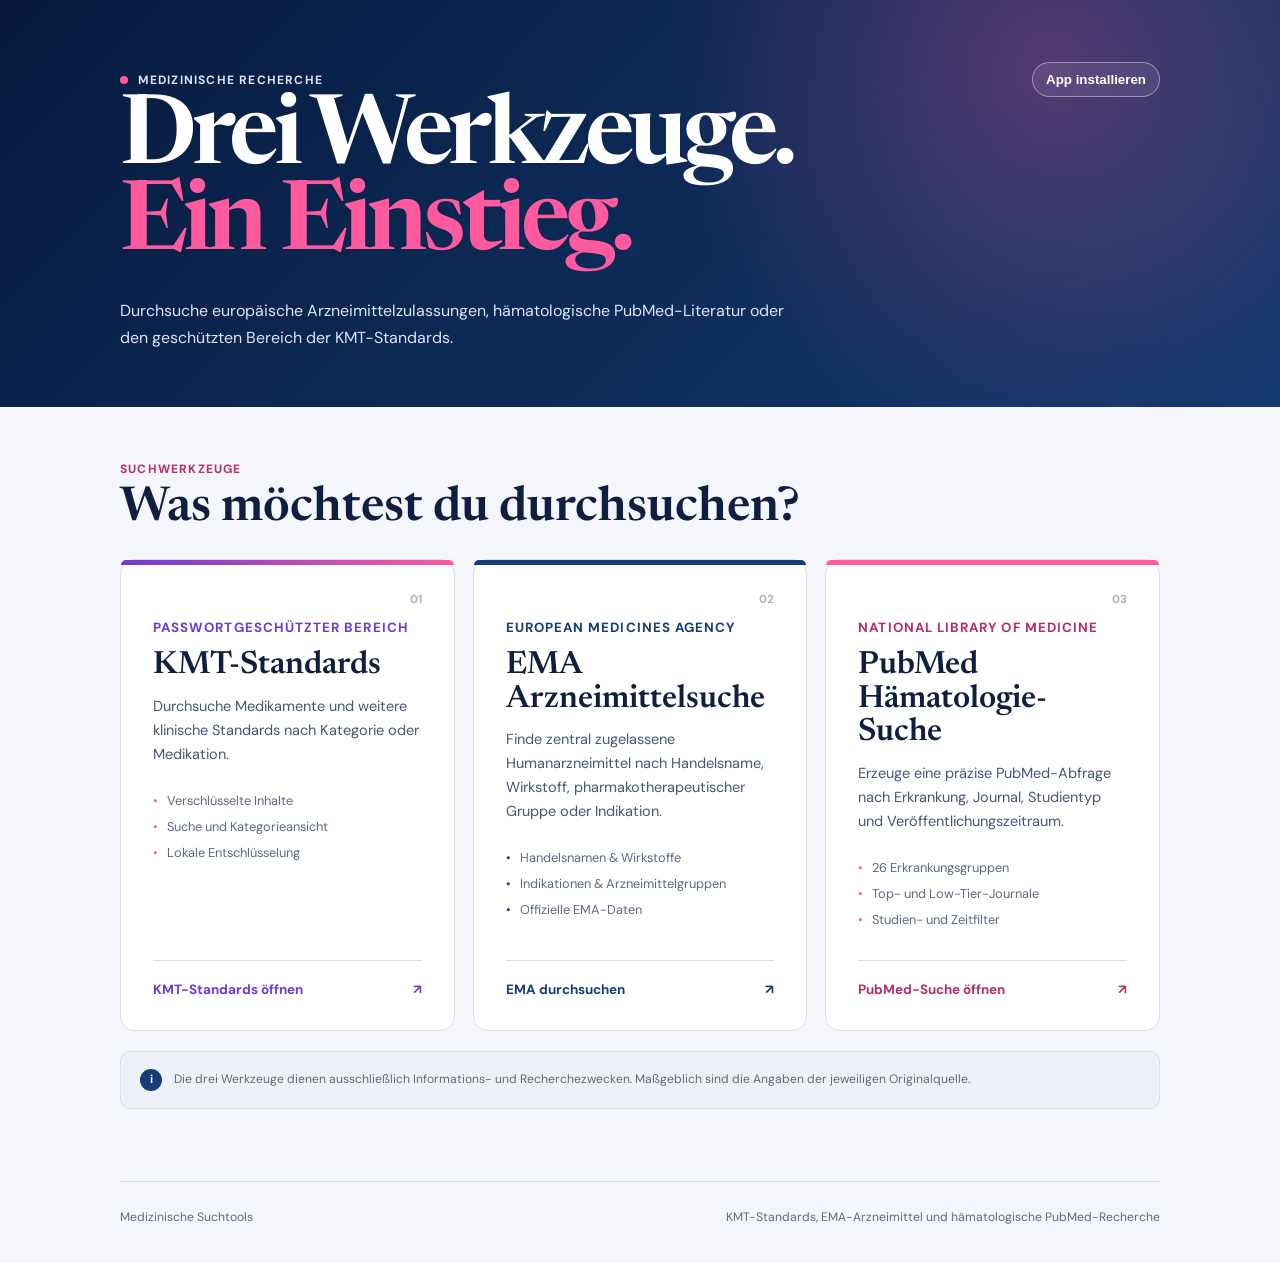
==== index.html @ d70291d7 "Sync EMA app and prioritize KMT standards" ====
<!doctype html><html lang="de"><head><meta charset="utf-8"><meta name="viewport" content="width=device-width,initial-scale=1"><meta name="description" content="Zentraler Einstieg zu KMT-Standards, EMA-Arzneimitteln und hämatologischer PubMed-Literatur."><meta name="theme-color" content="#071a3d"><meta name="apple-mobile-web-app-capable" content="yes"><meta name="apple-mobile-web-app-status-bar-style" content="black-translucent"><meta name="apple-mobile-web-app-title" content="Suchtools"><title>Medizinische Suchtools</title><link rel="manifest" href="manifest.webmanifest"><link rel="apple-touch-icon" href="icons/apple-touch-icon.png"><link rel="preconnect" href="https://fonts.googleapis.com"><link rel="preconnect" href="https://fonts.gstatic.com" crossorigin><link href="https://fonts.googleapis.com/css2?family=DM+Sans:wght@400;500;600;700&family=Newsreader:opsz,wght@6..72,600&display=swap" rel="stylesheet"><link rel="stylesheet" href="styles.css"><script src="app.js" defer></script></head><body>
<header class="hero"><div class="wrap"><div class="topline"><p class="eyebrow">Medizinische Recherche</p><button id="install-app" class="install" type="button">App installieren</button></div><h1>Drei Werkzeuge.<br><span>Ein Einstieg.</span></h1><p class="intro">Durchsuche europäische Arzneimittelzulassungen, hämatologische PubMed-Literatur oder den geschützten Bereich der KMT-Standards.</p></div></header>
<style>.grid{grid-template-columns:repeat(3,minmax(0,1fr))}.card.kmt:before{background:linear-gradient(90deg,#6d3bd1,#ff5a9d)}.card.kmt small,.card.kmt strong{color:#6d3bd1}@media(max-width:900px){.grid{grid-template-columns:1fr}}</style>
<main class="wrap content"><section><p class="kicker">Suchwerkzeuge</p><h2>Was möchtest du durchsuchen?</h2><div class="grid">
<a class="card kmt" href="https://jochim-uke.github.io/kmt-standards/"><span class="number">01</span><small>Passwortgeschützter Bereich</small><h3>KMT-Standards</h3><p>Durchsuche Medikamente und weitere klinische Standards nach Kategorie oder Medikation.</p><ul><li>Verschlüsselte Inhalte</li><li>Suche und Kategorieansicht</li><li>Lokale Entschlüsselung</li></ul><strong>KMT-Standards öffnen <span>↗</span></strong></a>
<a class="card ema" href="ema/"><span class="number">02</span><small>European Medicines Agency</small><h3>EMA Arzneimittelsuche</h3><p>Finde zentral zugelassene Humanarzneimittel nach Handelsname, Wirkstoff, pharmakotherapeutischer Gruppe oder Indikation.</p><ul><li>Handelsnamen &amp; Wirkstoffe</li><li>Indikationen &amp; Arzneimittelgruppen</li><li>Offizielle EMA-Daten</li></ul><strong>EMA durchsuchen <span>↗</span></strong></a>
<a class="card pubmed" href="pubmed/"><span class="number">03</span><small>National Library of Medicine</small><h3>PubMed Hämatologie-Suche</h3><p>Erzeuge eine präzise PubMed-Abfrage nach Erkrankung, Journal, Studientyp und Veröffentlichungszeitraum.</p><ul><li>26 Erkrankungsgruppen</li><li>Top- und Low-Tier-Journale</li><li>Studien- und Zeitfilter</li></ul><strong>PubMed-Suche öffnen <span>↗</span></strong></a>
</div></section><aside><b>i</b><p>Die drei Werkzeuge dienen ausschließlich Informations- und Recherchezwecken. Maßgeblich sind die Angaben der jeweiligen Originalquelle.</p></aside></main>
<footer class="wrap"><p>Medizinische Suchtools</p><p>KMT-Standards, EMA-Arzneimittel und hämatologische PubMed-Recherche</p></footer><dialog id="install-dialog"><button id="close-install" class="close" type="button" aria-label="Schließen">×</button><h2>Als App installieren</h2><div id="install-instructions"></div></dialog></body></html>
---- styles.css ----
:root{--ink:#101f3f;--muted:#5d6982;--paper:#f4f6fb;--blue:#163d75;--line:#d8deeb;--pink:#ff5a9d;font-family:"DM Sans",system-ui,sans-serif;color:var(--ink);background:var(--paper)}*{box-sizing:border-box}body{margin:0}.wrap{width:min(1040px,calc(100% - 40px));margin:auto}.hero{position:relative;overflow:hidden;color:#fff;background:radial-gradient(circle at 82% 16%,rgba(255,90,157,.29),transparent 24rem),linear-gradient(135deg,#071a3d,#12396f)}.hero .wrap{padding:62px 0 56px}.eyebrow,.kicker{font-size:.75rem;font-weight:700;letter-spacing:.1em;text-transform:uppercase}.eyebrow{display:flex;align-items:center;gap:.6rem;margin:0 0 32px;color:#dce5f6}.eyebrow:before{content:"";width:8px;height:8px;border-radius:50%;background:var(--pink)}h1{margin:0;font:600 clamp(3.2rem,8vw,6rem)/.9 "Newsreader",Georgia,serif;letter-spacing:-.05em}h1 span{color:var(--pink)}.intro{max-width:680px;margin:27px 0 0;color:#dce5f6;line-height:1.7}.content{padding:54px 0 72px}.kicker{margin:0 0 8px;color:#b62e69}.content h2{margin:0 0 26px;font:600 clamp(2rem,4vw,3rem) "Newsreader",Georgia,serif}.grid{display:grid;grid-template-columns:1fr 1fr;gap:18px}.card{position:relative;display:flex;min-height:460px;flex-direction:column;padding:32px;border:1px solid var(--line);border-radius:15px;color:inherit;background:#fff;text-decoration:none;transition:.18s}.card:before{content:"";position:absolute;inset:0 0 auto;height:5px;border-radius:15px 15px 0 0;background:var(--blue)}.card.pubmed:before{background:var(--pink)}.card:hover{transform:translateY(-4px);box-shadow:0 18px 50px rgba(10,40,87,.12)}.number{align-self:flex-end;color:#aab2c2;font-size:.72rem;font-weight:700}.card small{margin-top:12px;color:var(--blue);font-weight:700;letter-spacing:.08em;text-transform:uppercase}.card.pubmed small{color:#b62e69}.card h3{margin:13px 0 12px;font:600 2rem/1.05 "Newsreader",Georgia,serif}.card p{margin:0;color:#465675;font-size:.91rem;line-height:1.65}.card ul{display:grid;gap:9px;margin:25px 0 32px;padding:0;list-style:none;color:var(--muted);font-size:.8rem}.card li:before{content:"•";margin-right:9px;color:var(--pink)}.card.ema li:before{color:var(--blue)}.card strong{display:flex;justify-content:space-between;margin-top:auto;padding-top:20px;border-top:1px solid var(--line);color:var(--blue);font-size:.84rem}.card.pubmed strong{color:#b62e69}aside{display:flex;gap:12px;margin-top:20px;padding:17px 19px;border:1px solid var(--line);border-radius:10px;color:var(--muted);background:#eef1f7}aside b{display:grid;width:22px;height:22px;flex:none;place-items:center;border-radius:50%;color:#fff;background:var(--blue);font-size:.72rem}aside p{margin:1px 0 0;font-size:.76rem;line-height:1.55}footer{display:flex;justify-content:space-between;padding:27px 0 38px;border-top:1px solid var(--line);color:var(--muted);font-size:.76rem}footer p{margin:0}@media(max-width:720px){.grid{grid-template-columns:1fr}.card{min-height:0}}@media(max-width:480px){.wrap{width:calc(100% - 26px)}.hero .wrap{padding:46px 0}.card{padding:25px}footer{flex-direction:column;gap:7px}}
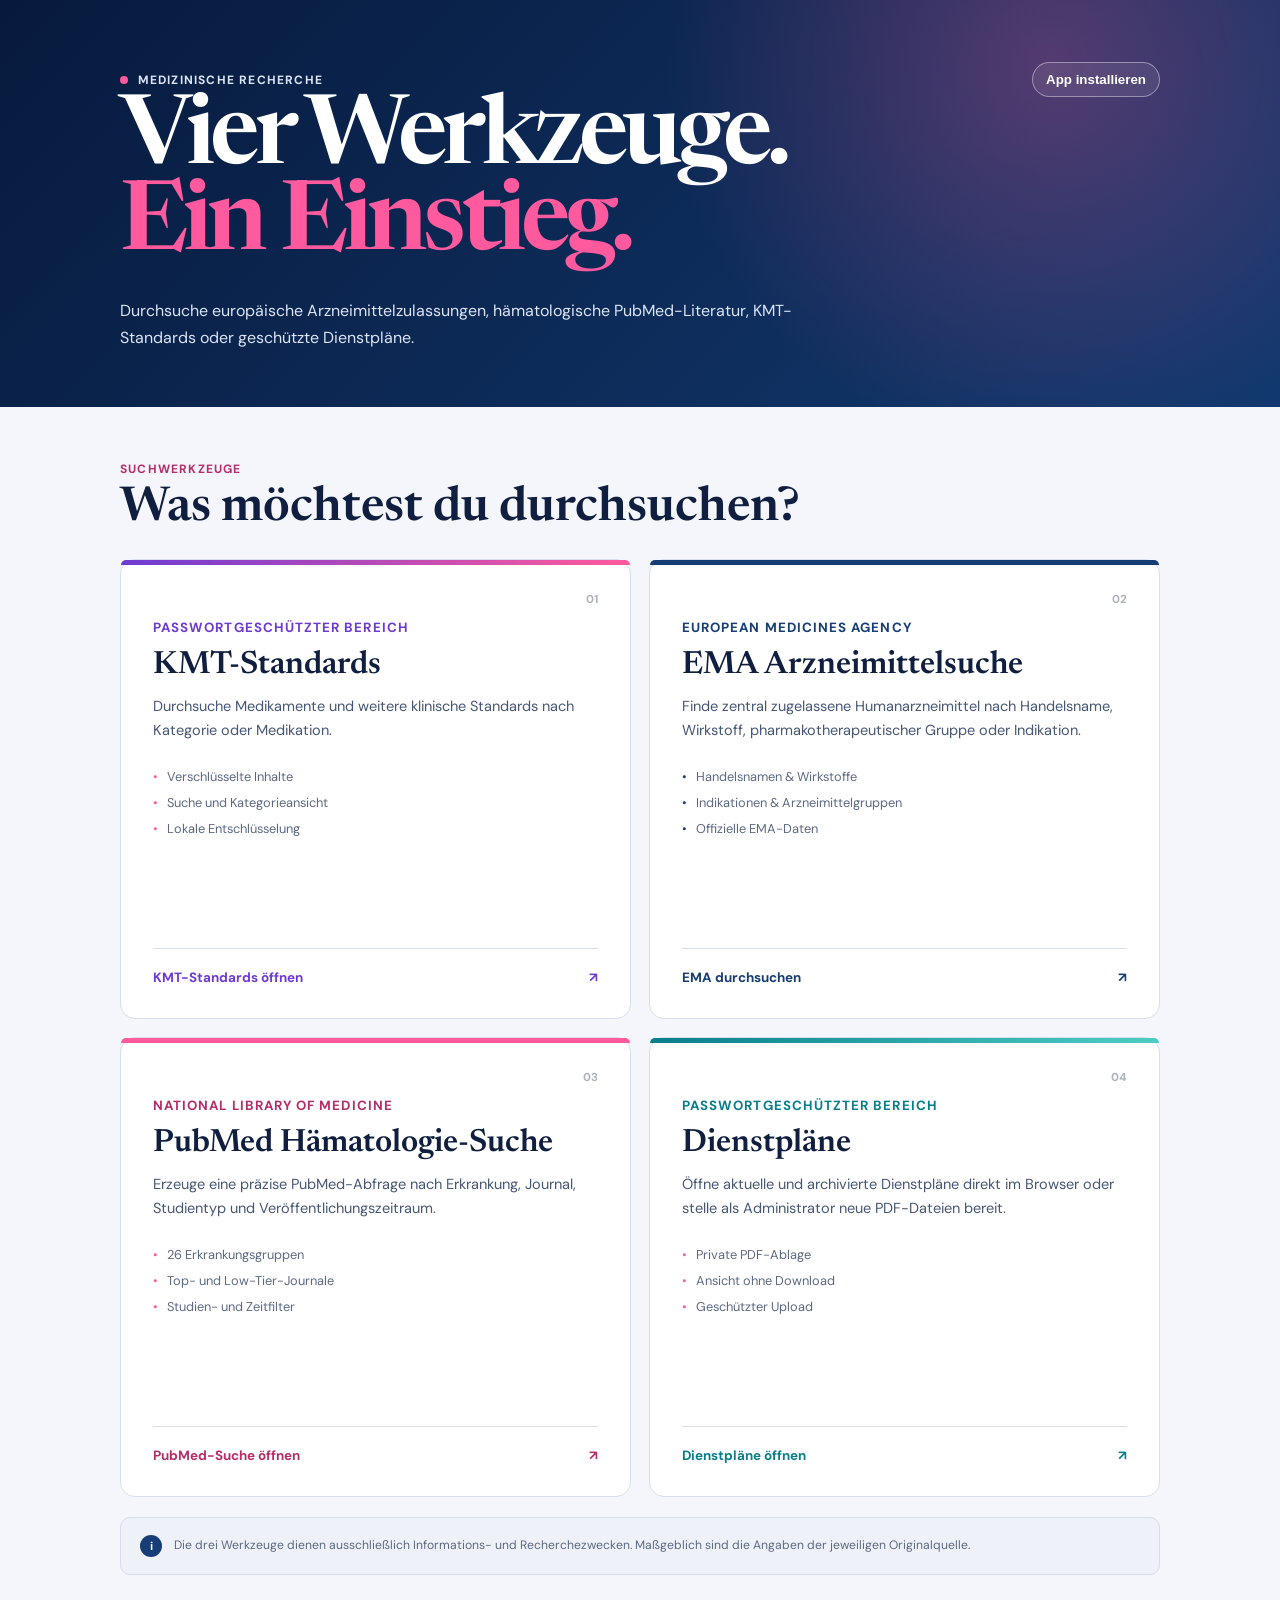
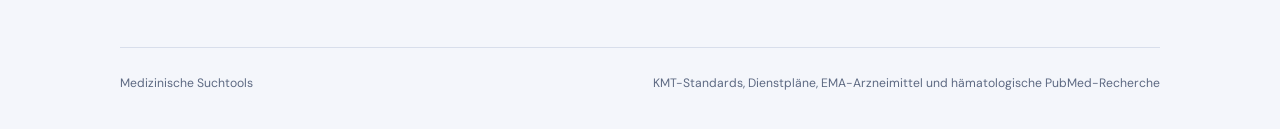
==== commit 417823b5: "Update index.html for duty roster viewer" ====
--- a/index.html
+++ b/index.html
@@ -1,9 +1,10 @@
 <!doctype html><html lang="de"><head><meta charset="utf-8"><meta name="viewport" content="width=device-width,initial-scale=1"><meta name="description" content="Zentraler Einstieg zu KMT-Standards, EMA-Arzneimitteln und hämatologischer PubMed-Literatur."><meta name="theme-color" content="#071a3d"><meta name="apple-mobile-web-app-capable" content="yes"><meta name="apple-mobile-web-app-status-bar-style" content="black-translucent"><meta name="apple-mobile-web-app-title" content="Suchtools"><title>Medizinische Suchtools</title><link rel="manifest" href="manifest.webmanifest"><link rel="apple-touch-icon" href="icons/apple-touch-icon.png"><link rel="preconnect" href="https://fonts.googleapis.com"><link rel="preconnect" href="https://fonts.gstatic.com" crossorigin><link href="https://fonts.googleapis.com/css2?family=DM+Sans:wght@400;500;600;700&family=Newsreader:opsz,wght@6..72,600&display=swap" rel="stylesheet"><link rel="stylesheet" href="styles.css"><script src="app.js" defer></script></head><body>
-<header class="hero"><div class="wrap"><div class="topline"><p class="eyebrow">Medizinische Recherche</p><button id="install-app" class="install" type="button">App installieren</button></div><h1>Drei Werkzeuge.<br><span>Ein Einstieg.</span></h1><p class="intro">Durchsuche europäische Arzneimittelzulassungen, hämatologische PubMed-Literatur oder den geschützten Bereich der KMT-Standards.</p></div></header>
-<style>.grid{grid-template-columns:repeat(3,minmax(0,1fr))}.card.kmt:before{background:linear-gradient(90deg,#6d3bd1,#ff5a9d)}.card.kmt small,.card.kmt strong{color:#6d3bd1}@media(max-width:900px){.grid{grid-template-columns:1fr}}</style>
+<header class="hero"><div class="wrap"><div class="topline"><p class="eyebrow">Medizinische Recherche</p><button id="install-app" class="install" type="button">App installieren</button></div><h1>Vier Werkzeuge.<br><span>Ein Einstieg.</span></h1><p class="intro">Durchsuche europäische Arzneimittelzulassungen, hämatologische PubMed-Literatur, KMT-Standards oder geschützte Dienstpläne.</p></div></header>
+<style>.grid{grid-template-columns:repeat(2,minmax(0,1fr))}.card.kmt:before{background:linear-gradient(90deg,#6d3bd1,#ff5a9d)}.card.kmt small,.card.kmt strong{color:#6d3bd1}.card.roster:before{background:linear-gradient(90deg,#087e8b,#4ecdc4)}.card.roster small,.card.roster strong{color:#087e8b}@media(max-width:760px){.grid{grid-template-columns:1fr}}</style>
 <main class="wrap content"><section><p class="kicker">Suchwerkzeuge</p><h2>Was möchtest du durchsuchen?</h2><div class="grid">
 <a class="card kmt" href="https://jochim-uke.github.io/kmt-standards/"><span class="number">01</span><small>Passwortgeschützter Bereich</small><h3>KMT-Standards</h3><p>Durchsuche Medikamente und weitere klinische Standards nach Kategorie oder Medikation.</p><ul><li>Verschlüsselte Inhalte</li><li>Suche und Kategorieansicht</li><li>Lokale Entschlüsselung</li></ul><strong>KMT-Standards öffnen <span>↗</span></strong></a>
 <a class="card ema" href="ema/"><span class="number">02</span><small>European Medicines Agency</small><h3>EMA Arzneimittelsuche</h3><p>Finde zentral zugelassene Humanarzneimittel nach Handelsname, Wirkstoff, pharmakotherapeutischer Gruppe oder Indikation.</p><ul><li>Handelsnamen &amp; Wirkstoffe</li><li>Indikationen &amp; Arzneimittelgruppen</li><li>Offizielle EMA-Daten</li></ul><strong>EMA durchsuchen <span>↗</span></strong></a>
 <a class="card pubmed" href="pubmed/"><span class="number">03</span><small>National Library of Medicine</small><h3>PubMed Hämatologie-Suche</h3><p>Erzeuge eine präzise PubMed-Abfrage nach Erkrankung, Journal, Studientyp und Veröffentlichungszeitraum.</p><ul><li>26 Erkrankungsgruppen</li><li>Top- und Low-Tier-Journale</li><li>Studien- und Zeitfilter</li></ul><strong>PubMed-Suche öffnen <span>↗</span></strong></a>
+<a class="card roster" href="dienstplan/"><span class="number">04</span><small>Passwortgeschützter Bereich</small><h3>Dienstpläne</h3><p>Öffne aktuelle und archivierte Dienstpläne direkt im Browser oder stelle als Administrator neue PDF-Dateien bereit.</p><ul><li>Private PDF-Ablage</li><li>Ansicht ohne Download</li><li>Geschützter Upload</li></ul><strong>Dienstpläne öffnen <span>↗</span></strong></a>
 </div></section><aside><b>i</b><p>Die drei Werkzeuge dienen ausschließlich Informations- und Recherchezwecken. Maßgeblich sind die Angaben der jeweiligen Originalquelle.</p></aside></main>
-<footer class="wrap"><p>Medizinische Suchtools</p><p>KMT-Standards, EMA-Arzneimittel und hämatologische PubMed-Recherche</p></footer><dialog id="install-dialog"><button id="close-install" class="close" type="button" aria-label="Schließen">×</button><h2>Als App installieren</h2><div id="install-instructions"></div></dialog></body></html>
+<footer class="wrap"><p>Medizinische Suchtools</p><p>KMT-Standards, Dienstpläne, EMA-Arzneimittel und hämatologische PubMed-Recherche</p></footer><dialog id="install-dialog"><button id="close-install" class="close" type="button" aria-label="Schließen">×</button><h2>Als App installieren</h2><div id="install-instructions"></div></dialog></body></html>
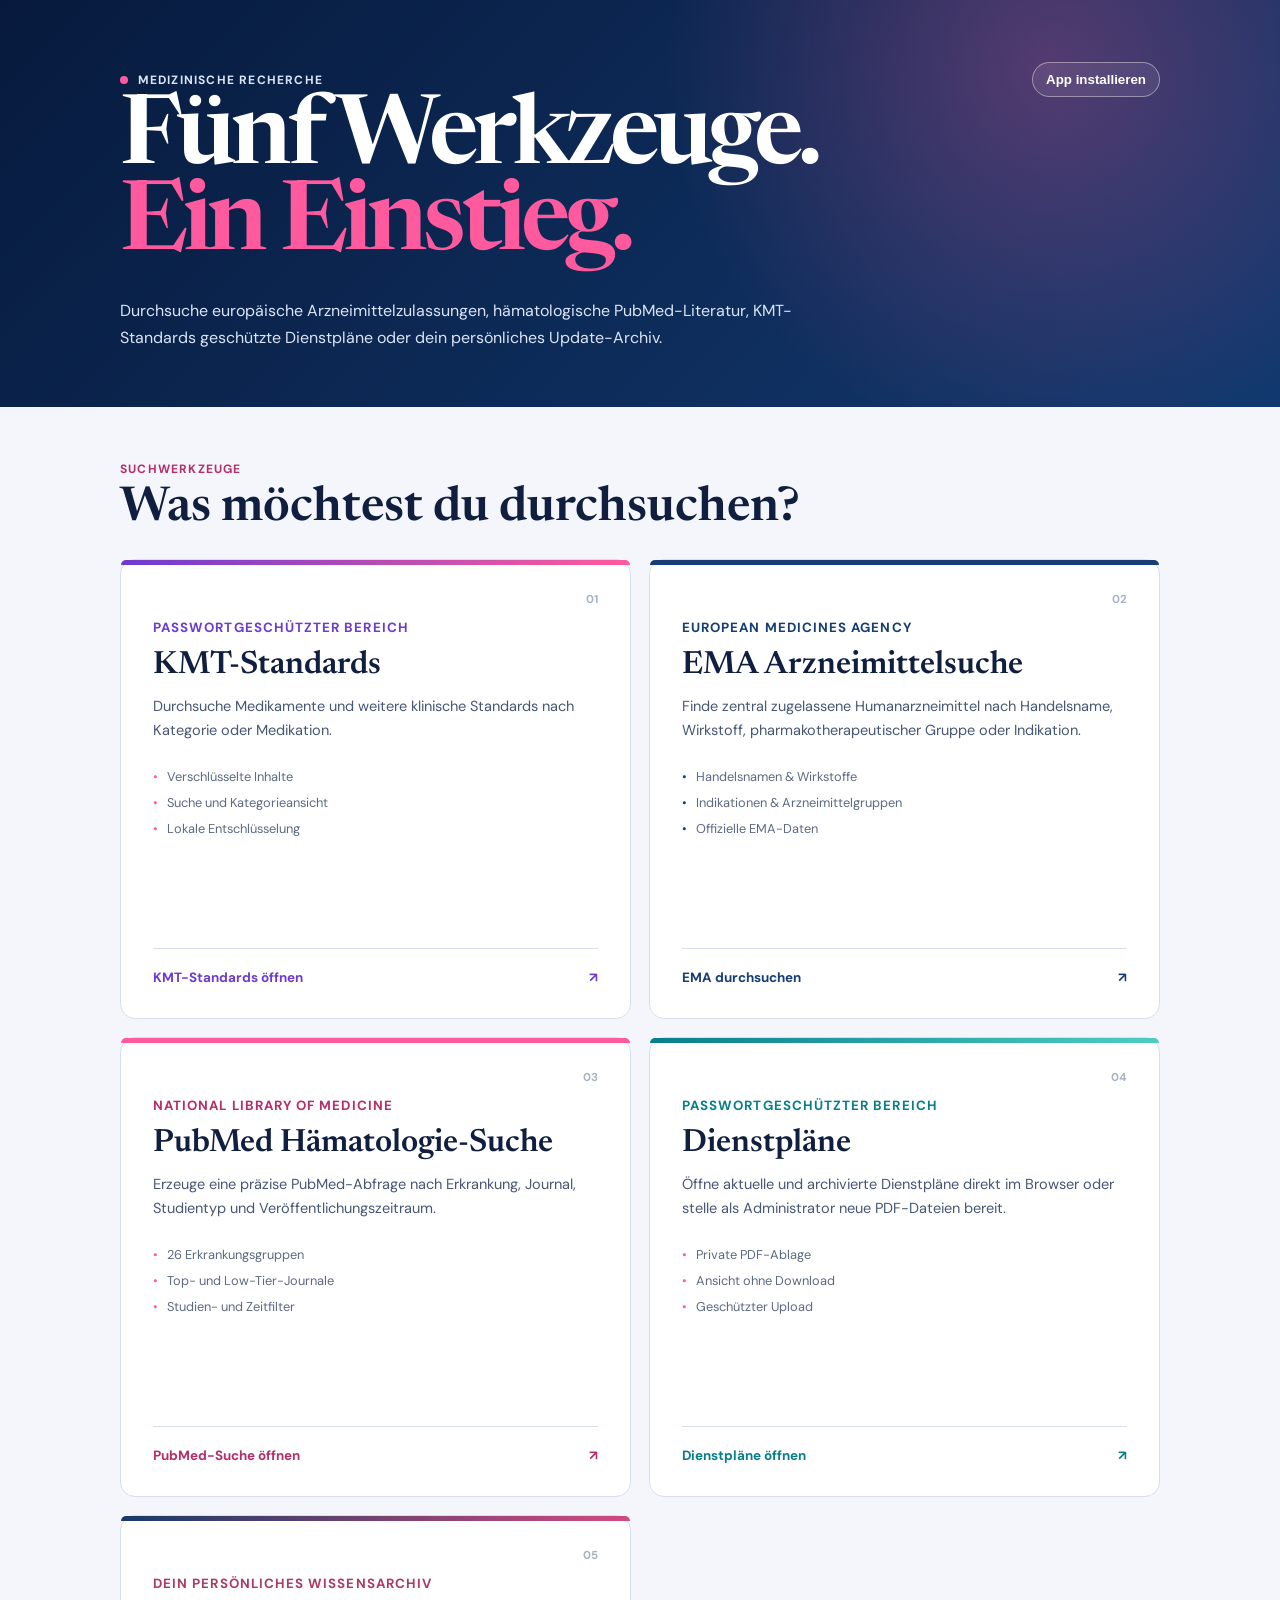
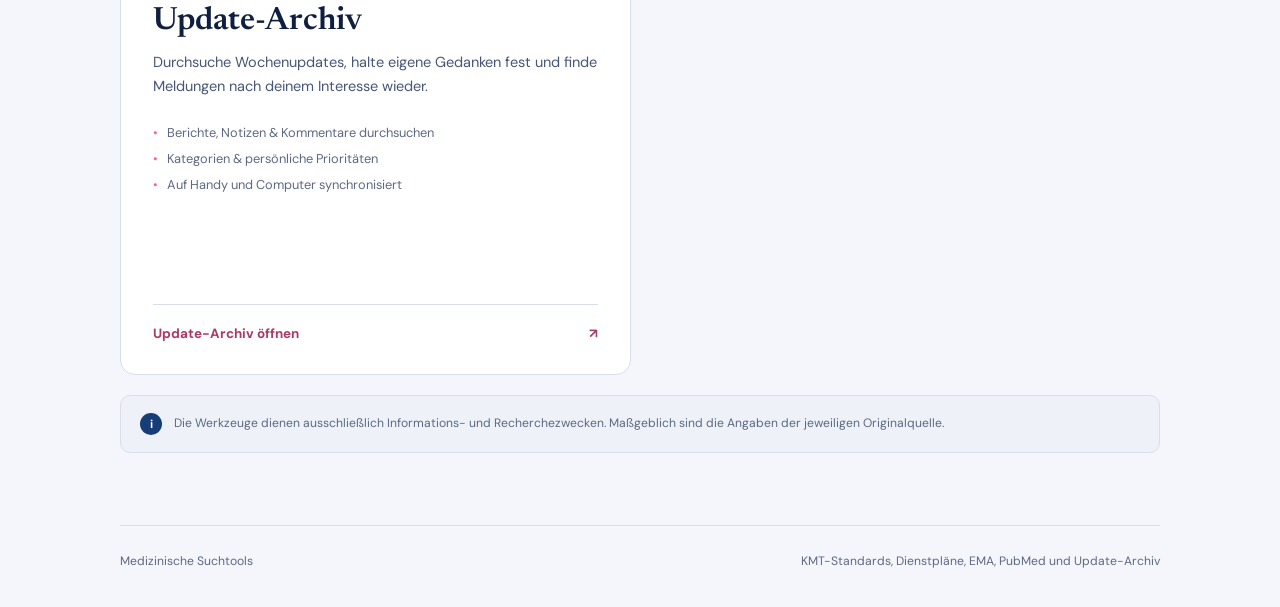
==== commit dd2a7cb6: "Add personal weekly update archive with searchable notes and priorities" ====
--- a/index.html
+++ b/index.html
@@ -1,10 +1,11 @@
 <!doctype html><html lang="de"><head><meta charset="utf-8"><meta name="viewport" content="width=device-width,initial-scale=1"><meta name="description" content="Zentraler Einstieg zu KMT-Standards, EMA-Arzneimitteln und hämatologischer PubMed-Literatur."><meta name="theme-color" content="#071a3d"><meta name="apple-mobile-web-app-capable" content="yes"><meta name="apple-mobile-web-app-status-bar-style" content="black-translucent"><meta name="apple-mobile-web-app-title" content="Suchtools"><title>Medizinische Suchtools</title><link rel="manifest" href="manifest.webmanifest"><link rel="apple-touch-icon" href="icons/apple-touch-icon.png"><link rel="preconnect" href="https://fonts.googleapis.com"><link rel="preconnect" href="https://fonts.gstatic.com" crossorigin><link href="https://fonts.googleapis.com/css2?family=DM+Sans:wght@400;500;600;700&family=Newsreader:opsz,wght@6..72,600&display=swap" rel="stylesheet"><link rel="stylesheet" href="styles.css"><script src="app.js" defer></script></head><body>
-<header class="hero"><div class="wrap"><div class="topline"><p class="eyebrow">Medizinische Recherche</p><button id="install-app" class="install" type="button">App installieren</button></div><h1>Vier Werkzeuge.<br><span>Ein Einstieg.</span></h1><p class="intro">Durchsuche europäische Arzneimittelzulassungen, hämatologische PubMed-Literatur, KMT-Standards oder geschützte Dienstpläne.</p></div></header>
+<header class="hero"><div class="wrap"><div class="topline"><p class="eyebrow">Medizinische Recherche</p><button id="install-app" class="install" type="button">App installieren</button></div><h1>Fünf Werkzeuge.<br><span>Ein Einstieg.</span></h1><p class="intro">Durchsuche europäische Arzneimittelzulassungen, hämatologische PubMed-Literatur, KMT-Standards geschützte Dienstpläne oder dein persönliches Update-Archiv.</p></div></header>
 <style>.grid{grid-template-columns:repeat(2,minmax(0,1fr))}.card.kmt:before{background:linear-gradient(90deg,#6d3bd1,#ff5a9d)}.card.kmt small,.card.kmt strong{color:#6d3bd1}.card.roster:before{background:linear-gradient(90deg,#087e8b,#4ecdc4)}.card.roster small,.card.roster strong{color:#087e8b}@media(max-width:760px){.grid{grid-template-columns:1fr}}</style>
 <main class="wrap content"><section><p class="kicker">Suchwerkzeuge</p><h2>Was möchtest du durchsuchen?</h2><div class="grid">
 <a class="card kmt" href="https://jochim-uke.github.io/kmt-standards/"><span class="number">01</span><small>Passwortgeschützter Bereich</small><h3>KMT-Standards</h3><p>Durchsuche Medikamente und weitere klinische Standards nach Kategorie oder Medikation.</p><ul><li>Verschlüsselte Inhalte</li><li>Suche und Kategorieansicht</li><li>Lokale Entschlüsselung</li></ul><strong>KMT-Standards öffnen <span>↗</span></strong></a>
 <a class="card ema" href="ema/"><span class="number">02</span><small>European Medicines Agency</small><h3>EMA Arzneimittelsuche</h3><p>Finde zentral zugelassene Humanarzneimittel nach Handelsname, Wirkstoff, pharmakotherapeutischer Gruppe oder Indikation.</p><ul><li>Handelsnamen &amp; Wirkstoffe</li><li>Indikationen &amp; Arzneimittelgruppen</li><li>Offizielle EMA-Daten</li></ul><strong>EMA durchsuchen <span>↗</span></strong></a>
 <a class="card pubmed" href="pubmed/"><span class="number">03</span><small>National Library of Medicine</small><h3>PubMed Hämatologie-Suche</h3><p>Erzeuge eine präzise PubMed-Abfrage nach Erkrankung, Journal, Studientyp und Veröffentlichungszeitraum.</p><ul><li>26 Erkrankungsgruppen</li><li>Top- und Low-Tier-Journale</li><li>Studien- und Zeitfilter</li></ul><strong>PubMed-Suche öffnen <span>↗</span></strong></a>
 <a class="card roster" href="dienstplan/"><span class="number">04</span><small>Passwortgeschützter Bereich</small><h3>Dienstpläne</h3><p>Öffne aktuelle und archivierte Dienstpläne direkt im Browser oder stelle als Administrator neue PDF-Dateien bereit.</p><ul><li>Private PDF-Ablage</li><li>Ansicht ohne Download</li><li>Geschützter Upload</li></ul><strong>Dienstpläne öffnen <span>↗</span></strong></a>
-</div></section><aside><b>i</b><p>Die drei Werkzeuge dienen ausschließlich Informations- und Recherchezwecken. Maßgeblich sind die Angaben der jeweiligen Originalquelle.</p></aside></main>
-<footer class="wrap"><p>Medizinische Suchtools</p><p>KMT-Standards, Dienstpläne, EMA-Arzneimittel und hämatologische PubMed-Recherche</p></footer><dialog id="install-dialog"><button id="close-install" class="close" type="button" aria-label="Schließen">×</button><h2>Als App installieren</h2><div id="install-instructions"></div></dialog></body></html>
+<a class="card archive" href="updates/"><span class="number">05</span><small>Dein persönliches Wissensarchiv</small><h3>Update-Archiv</h3><p>Durchsuche Wochenupdates, halte eigene Gedanken fest und finde Meldungen nach deinem Interesse wieder.</p><ul><li>Berichte, Notizen &amp; Kommentare durchsuchen</li><li>Kategorien &amp; persönliche Prioritäten</li><li>Auf Handy und Computer synchronisiert</li></ul><strong>Update-Archiv öffnen <span>↗</span></strong></a>
+</div></section><aside><b>i</b><p>Die Werkzeuge dienen ausschließlich Informations- und Recherchezwecken. Maßgeblich sind die Angaben der jeweiligen Originalquelle.</p></aside></main>
+<footer class="wrap"><p>Medizinische Suchtools</p><p>KMT-Standards, Dienstpläne, EMA, PubMed und Update-Archiv</p></footer><dialog id="install-dialog"><button id="close-install" class="close" type="button" aria-label="Schließen">×</button><h2>Als App installieren</h2><div id="install-instructions"></div></dialog></body></html>
--- a/styles.css
+++ b/styles.css
@@ -1 +1,3 @@
 :root{--ink:#101f3f;--muted:#5d6982;--paper:#f4f6fb;--blue:#163d75;--line:#d8deeb;--pink:#ff5a9d;font-family:"DM Sans",system-ui,sans-serif;color:var(--ink);background:var(--paper)}*{box-sizing:border-box}body{margin:0}.wrap{width:min(1040px,calc(100% - 40px));margin:auto}.hero{position:relative;overflow:hidden;color:#fff;background:radial-gradient(circle at 82% 16%,rgba(255,90,157,.29),transparent 24rem),linear-gradient(135deg,#071a3d,#12396f)}.hero .wrap{padding:62px 0 56px}.eyebrow,.kicker{font-size:.75rem;font-weight:700;letter-spacing:.1em;text-transform:uppercase}.eyebrow{display:flex;align-items:center;gap:.6rem;margin:0 0 32px;color:#dce5f6}.eyebrow:before{content:"";width:8px;height:8px;border-radius:50%;background:var(--pink)}h1{margin:0;font:600 clamp(3.2rem,8vw,6rem)/.9 "Newsreader",Georgia,serif;letter-spacing:-.05em}h1 span{color:var(--pink)}.intro{max-width:680px;margin:27px 0 0;color:#dce5f6;line-height:1.7}.content{padding:54px 0 72px}.kicker{margin:0 0 8px;color:#b62e69}.content h2{margin:0 0 26px;font:600 clamp(2rem,4vw,3rem) "Newsreader",Georgia,serif}.grid{display:grid;grid-template-columns:1fr 1fr;gap:18px}.card{position:relative;display:flex;min-height:460px;flex-direction:column;padding:32px;border:1px solid var(--line);border-radius:15px;color:inherit;background:#fff;text-decoration:none;transition:.18s}.card:before{content:"";position:absolute;inset:0 0 auto;height:5px;border-radius:15px 15px 0 0;background:var(--blue)}.card.pubmed:before{background:var(--pink)}.card:hover{transform:translateY(-4px);box-shadow:0 18px 50px rgba(10,40,87,.12)}.number{align-self:flex-end;color:#aab2c2;font-size:.72rem;font-weight:700}.card small{margin-top:12px;color:var(--blue);font-weight:700;letter-spacing:.08em;text-transform:uppercase}.card.pubmed small{color:#b62e69}.card h3{margin:13px 0 12px;font:600 2rem/1.05 "Newsreader",Georgia,serif}.card p{margin:0;color:#465675;font-size:.91rem;line-height:1.65}.card ul{display:grid;gap:9px;margin:25px 0 32px;padding:0;list-style:none;color:var(--muted);font-size:.8rem}.card li:before{content:"•";margin-right:9px;color:var(--pink)}.card.ema li:before{color:var(--blue)}.card strong{display:flex;justify-content:space-between;margin-top:auto;padding-top:20px;border-top:1px solid var(--line);color:var(--blue);font-size:.84rem}.card.pubmed strong{color:#b62e69}aside{display:flex;gap:12px;margin-top:20px;padding:17px 19px;border:1px solid var(--line);border-radius:10px;color:var(--muted);background:#eef1f7}aside b{display:grid;width:22px;height:22px;flex:none;place-items:center;border-radius:50%;color:#fff;background:var(--blue);font-size:.72rem}aside p{margin:1px 0 0;font-size:.76rem;line-height:1.55}footer{display:flex;justify-content:space-between;padding:27px 0 38px;border-top:1px solid var(--line);color:var(--muted);font-size:.76rem}footer p{margin:0}@media(max-width:720px){.grid{grid-template-columns:1fr}.card{min-height:0}}@media(max-width:480px){.wrap{width:calc(100% - 26px)}.hero .wrap{padding:46px 0}.card{padding:25px}footer{flex-direction:column;gap:7px}}
+
+.card.archive:before{background:linear-gradient(90deg,#173b65,#d14b81)}.card.archive small,.card.archive strong{color:#aa3b67}
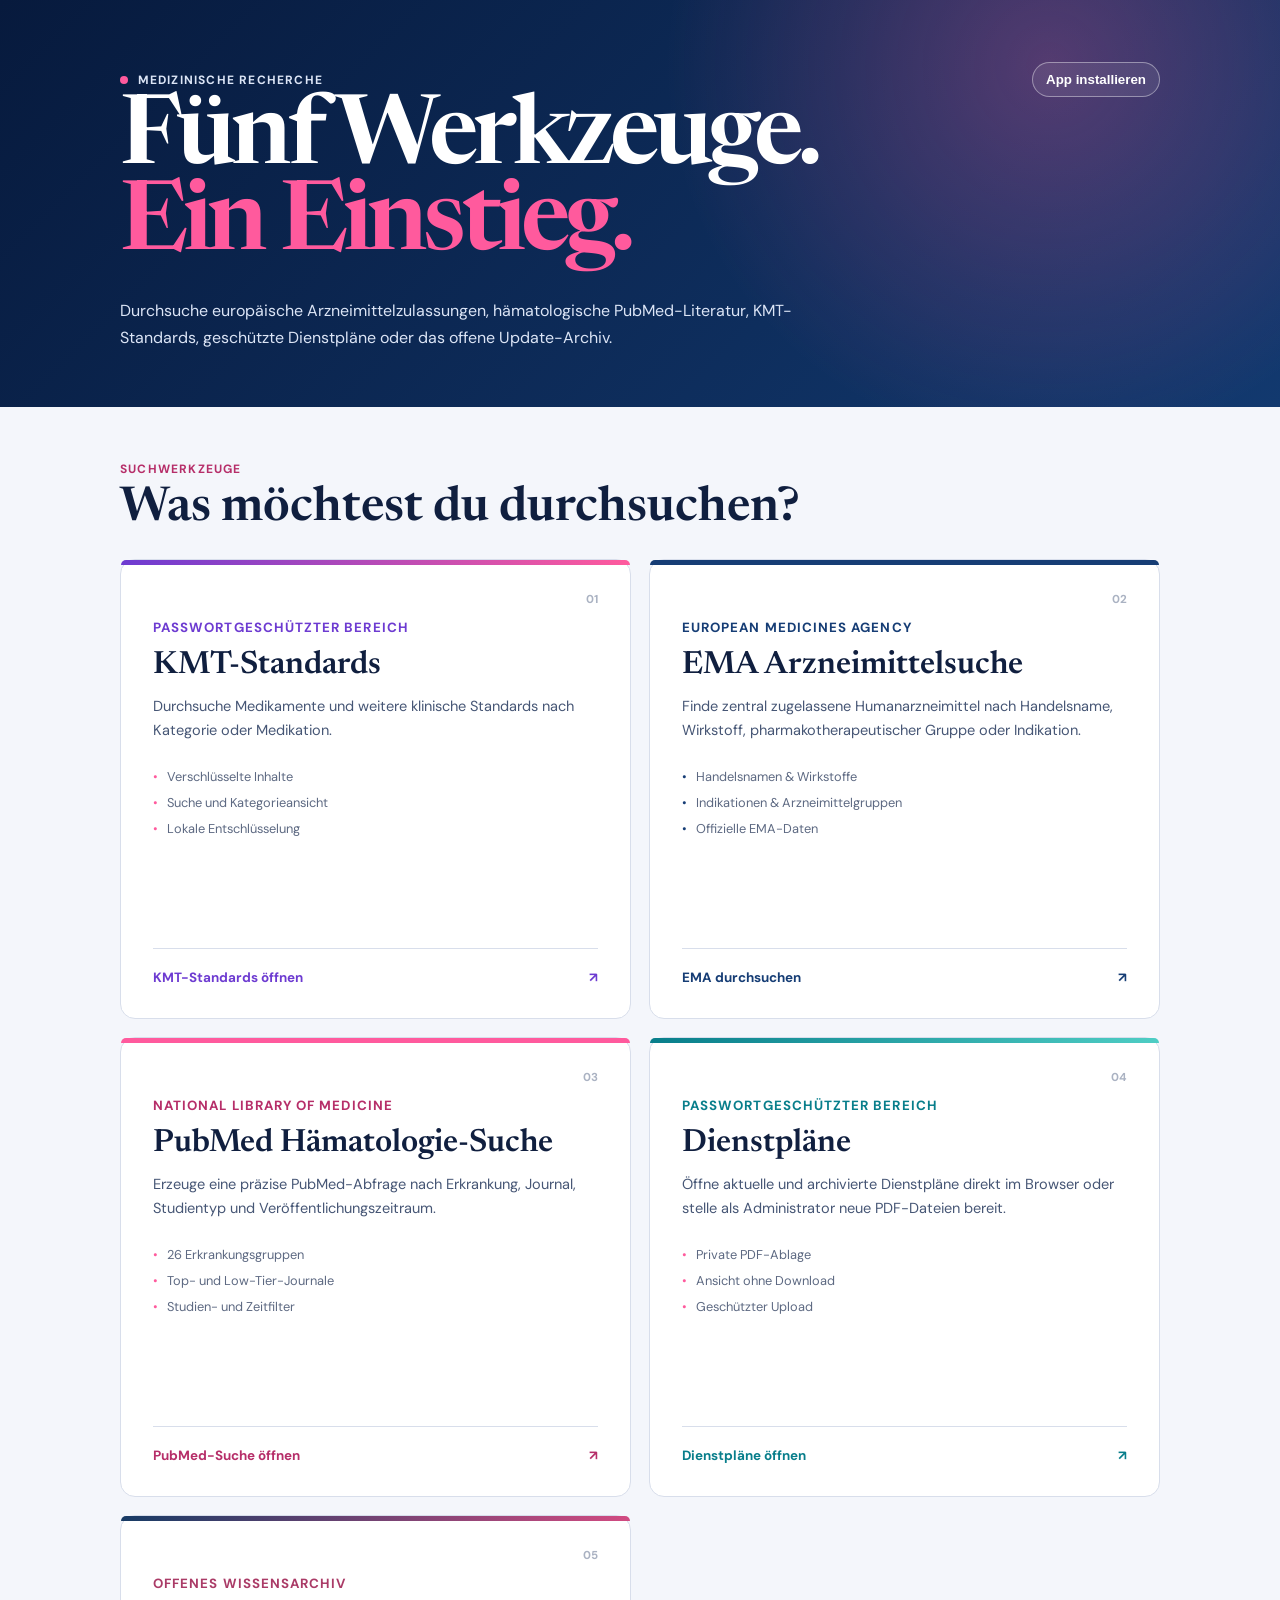
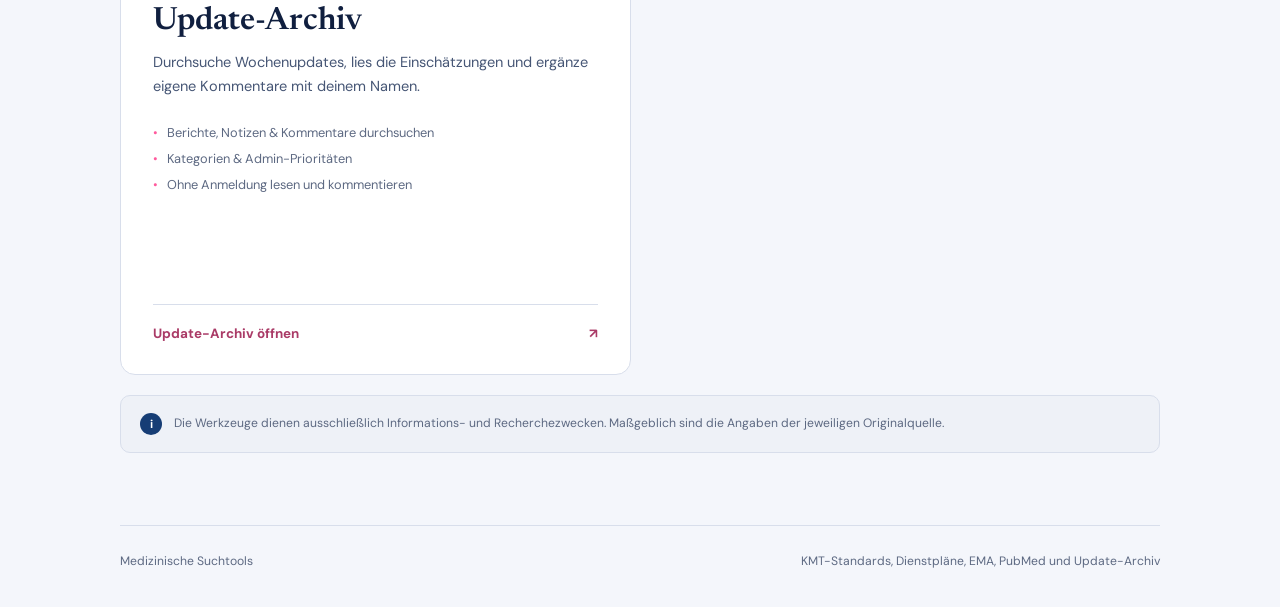
==== commit d2376c0a: "Open update archive with admin priorities and named comments; fix iPhone date range" ====
--- a/index.html
+++ b/index.html
@@ -1,11 +1,11 @@
 <!doctype html><html lang="de"><head><meta charset="utf-8"><meta name="viewport" content="width=device-width,initial-scale=1"><meta name="description" content="Zentraler Einstieg zu KMT-Standards, EMA-Arzneimitteln und hämatologischer PubMed-Literatur."><meta name="theme-color" content="#071a3d"><meta name="apple-mobile-web-app-capable" content="yes"><meta name="apple-mobile-web-app-status-bar-style" content="black-translucent"><meta name="apple-mobile-web-app-title" content="Suchtools"><title>Medizinische Suchtools</title><link rel="manifest" href="manifest.webmanifest"><link rel="apple-touch-icon" href="icons/apple-touch-icon.png"><link rel="preconnect" href="https://fonts.googleapis.com"><link rel="preconnect" href="https://fonts.gstatic.com" crossorigin><link href="https://fonts.googleapis.com/css2?family=DM+Sans:wght@400;500;600;700&family=Newsreader:opsz,wght@6..72,600&display=swap" rel="stylesheet"><link rel="stylesheet" href="styles.css"><script src="app.js" defer></script></head><body>
-<header class="hero"><div class="wrap"><div class="topline"><p class="eyebrow">Medizinische Recherche</p><button id="install-app" class="install" type="button">App installieren</button></div><h1>Fünf Werkzeuge.<br><span>Ein Einstieg.</span></h1><p class="intro">Durchsuche europäische Arzneimittelzulassungen, hämatologische PubMed-Literatur, KMT-Standards geschützte Dienstpläne oder dein persönliches Update-Archiv.</p></div></header>
+<header class="hero"><div class="wrap"><div class="topline"><p class="eyebrow">Medizinische Recherche</p><button id="install-app" class="install" type="button">App installieren</button></div><h1>Fünf Werkzeuge.<br><span>Ein Einstieg.</span></h1><p class="intro">Durchsuche europäische Arzneimittelzulassungen, hämatologische PubMed-Literatur, KMT-Standards, geschützte Dienstpläne oder das offene Update-Archiv.</p></div></header>
 <style>.grid{grid-template-columns:repeat(2,minmax(0,1fr))}.card.kmt:before{background:linear-gradient(90deg,#6d3bd1,#ff5a9d)}.card.kmt small,.card.kmt strong{color:#6d3bd1}.card.roster:before{background:linear-gradient(90deg,#087e8b,#4ecdc4)}.card.roster small,.card.roster strong{color:#087e8b}@media(max-width:760px){.grid{grid-template-columns:1fr}}</style>
 <main class="wrap content"><section><p class="kicker">Suchwerkzeuge</p><h2>Was möchtest du durchsuchen?</h2><div class="grid">
 <a class="card kmt" href="https://jochim-uke.github.io/kmt-standards/"><span class="number">01</span><small>Passwortgeschützter Bereich</small><h3>KMT-Standards</h3><p>Durchsuche Medikamente und weitere klinische Standards nach Kategorie oder Medikation.</p><ul><li>Verschlüsselte Inhalte</li><li>Suche und Kategorieansicht</li><li>Lokale Entschlüsselung</li></ul><strong>KMT-Standards öffnen <span>↗</span></strong></a>
 <a class="card ema" href="ema/"><span class="number">02</span><small>European Medicines Agency</small><h3>EMA Arzneimittelsuche</h3><p>Finde zentral zugelassene Humanarzneimittel nach Handelsname, Wirkstoff, pharmakotherapeutischer Gruppe oder Indikation.</p><ul><li>Handelsnamen &amp; Wirkstoffe</li><li>Indikationen &amp; Arzneimittelgruppen</li><li>Offizielle EMA-Daten</li></ul><strong>EMA durchsuchen <span>↗</span></strong></a>
 <a class="card pubmed" href="pubmed/"><span class="number">03</span><small>National Library of Medicine</small><h3>PubMed Hämatologie-Suche</h3><p>Erzeuge eine präzise PubMed-Abfrage nach Erkrankung, Journal, Studientyp und Veröffentlichungszeitraum.</p><ul><li>26 Erkrankungsgruppen</li><li>Top- und Low-Tier-Journale</li><li>Studien- und Zeitfilter</li></ul><strong>PubMed-Suche öffnen <span>↗</span></strong></a>
 <a class="card roster" href="dienstplan/"><span class="number">04</span><small>Passwortgeschützter Bereich</small><h3>Dienstpläne</h3><p>Öffne aktuelle und archivierte Dienstpläne direkt im Browser oder stelle als Administrator neue PDF-Dateien bereit.</p><ul><li>Private PDF-Ablage</li><li>Ansicht ohne Download</li><li>Geschützter Upload</li></ul><strong>Dienstpläne öffnen <span>↗</span></strong></a>
-<a class="card archive" href="updates/"><span class="number">05</span><small>Dein persönliches Wissensarchiv</small><h3>Update-Archiv</h3><p>Durchsuche Wochenupdates, halte eigene Gedanken fest und finde Meldungen nach deinem Interesse wieder.</p><ul><li>Berichte, Notizen &amp; Kommentare durchsuchen</li><li>Kategorien &amp; persönliche Prioritäten</li><li>Auf Handy und Computer synchronisiert</li></ul><strong>Update-Archiv öffnen <span>↗</span></strong></a>
+<a class="card archive" href="updates/"><span class="number">05</span><small>Offenes Wissensarchiv</small><h3>Update-Archiv</h3><p>Durchsuche Wochenupdates, lies die Einschätzungen und ergänze eigene Kommentare mit deinem Namen.</p><ul><li>Berichte, Notizen &amp; Kommentare durchsuchen</li><li>Kategorien &amp; Admin-Prioritäten</li><li>Ohne Anmeldung lesen und kommentieren</li></ul><strong>Update-Archiv öffnen <span>↗</span></strong></a>
 </div></section><aside><b>i</b><p>Die Werkzeuge dienen ausschließlich Informations- und Recherchezwecken. Maßgeblich sind die Angaben der jeweiligen Originalquelle.</p></aside></main>
 <footer class="wrap"><p>Medizinische Suchtools</p><p>KMT-Standards, Dienstpläne, EMA, PubMed und Update-Archiv</p></footer><dialog id="install-dialog"><button id="close-install" class="close" type="button" aria-label="Schließen">×</button><h2>Als App installieren</h2><div id="install-instructions"></div></dialog></body></html>
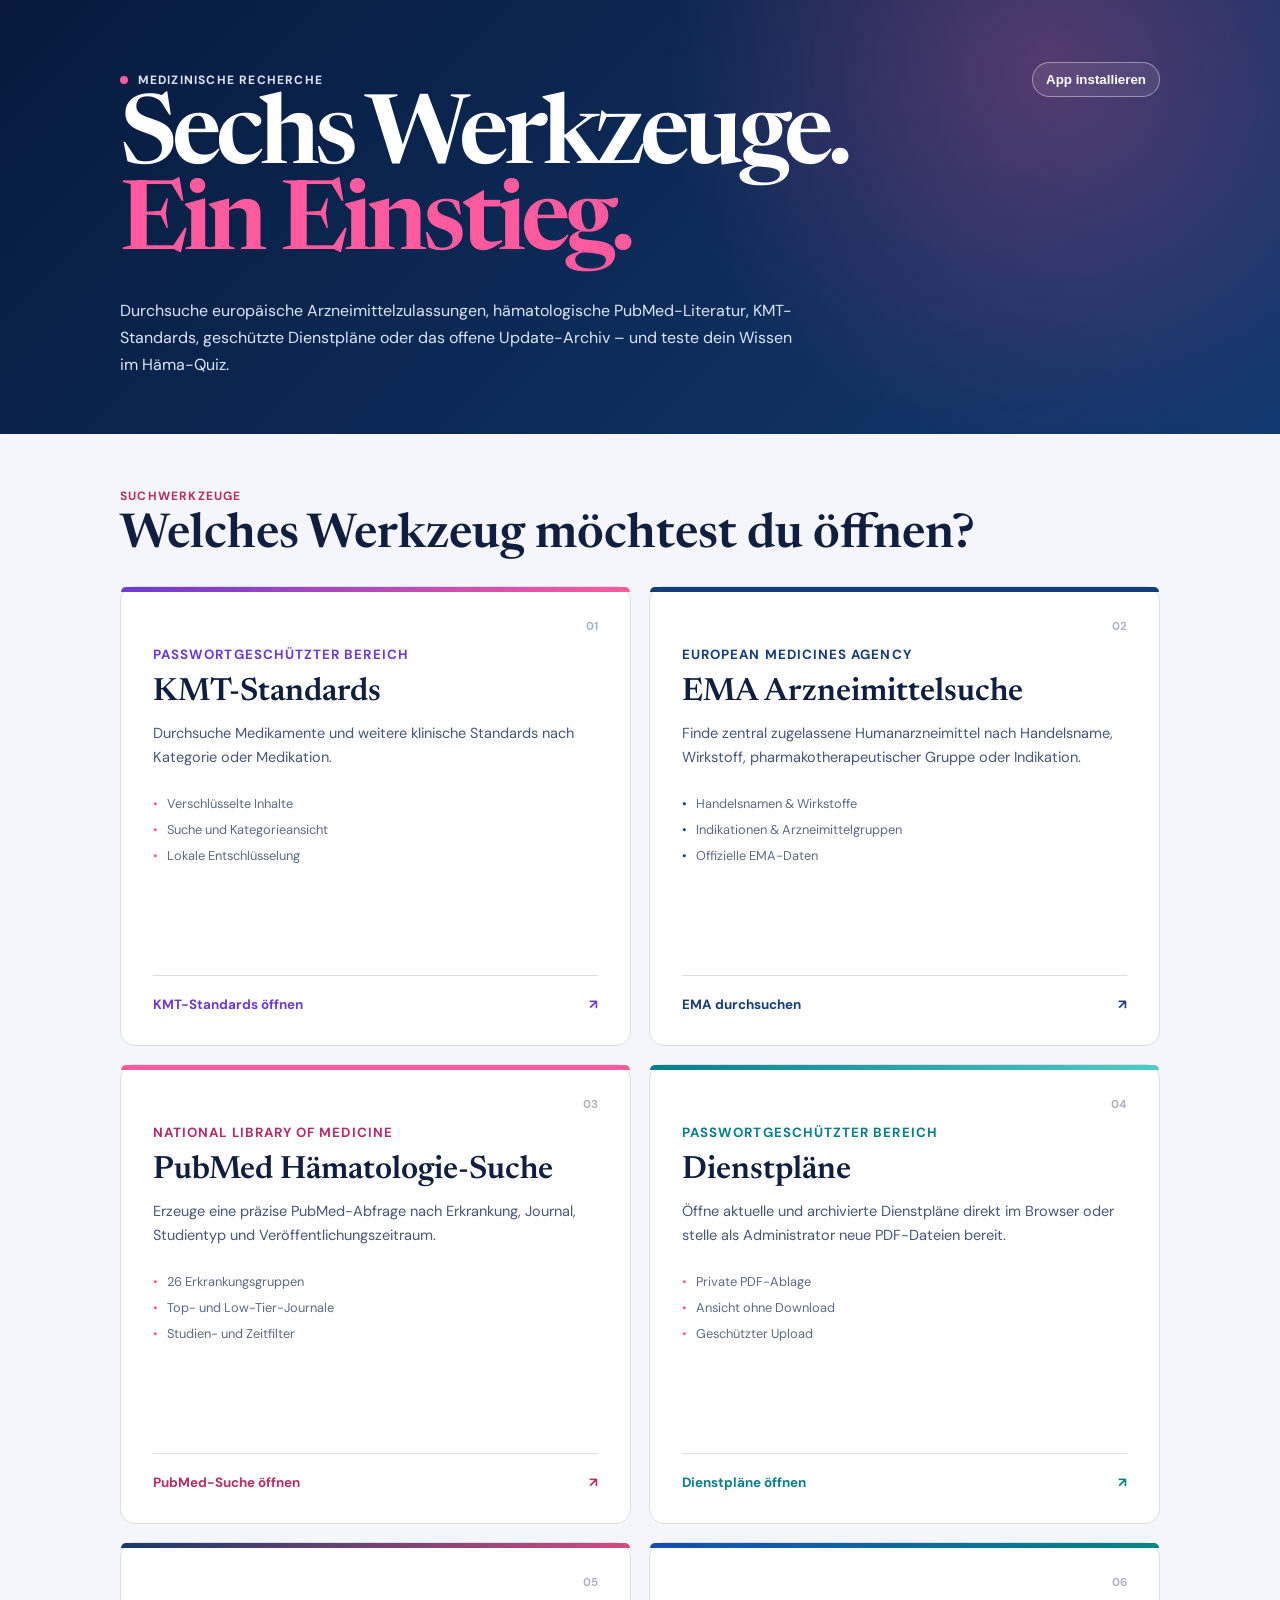
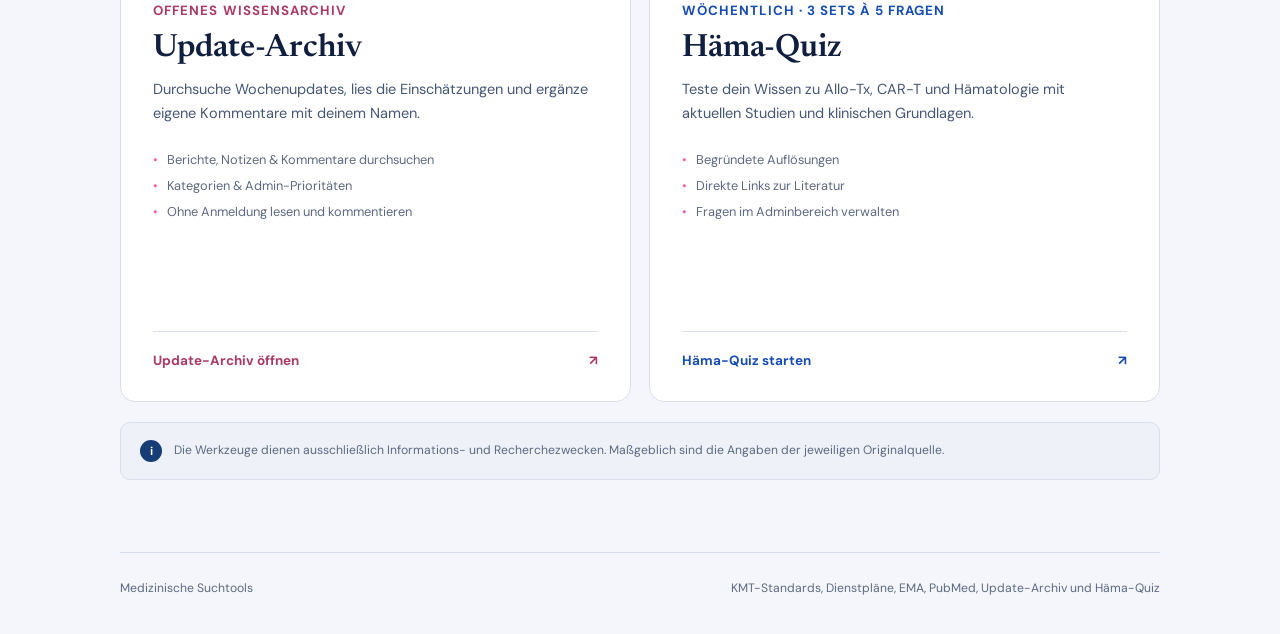
==== commit 84025b65: "Integrate hematology quiz as sixth tool on shared homepage" ====
--- a/index.html
+++ b/index.html
@@ -1,11 +1,12 @@
-<!doctype html><html lang="de"><head><meta charset="utf-8"><meta name="viewport" content="width=device-width,initial-scale=1"><meta name="description" content="Zentraler Einstieg zu KMT-Standards, EMA-Arzneimitteln und hämatologischer PubMed-Literatur."><meta name="theme-color" content="#071a3d"><meta name="apple-mobile-web-app-capable" content="yes"><meta name="apple-mobile-web-app-status-bar-style" content="black-translucent"><meta name="apple-mobile-web-app-title" content="Suchtools"><title>Medizinische Suchtools</title><link rel="manifest" href="manifest.webmanifest"><link rel="apple-touch-icon" href="icons/apple-touch-icon.png"><link rel="preconnect" href="https://fonts.googleapis.com"><link rel="preconnect" href="https://fonts.gstatic.com" crossorigin><link href="https://fonts.googleapis.com/css2?family=DM+Sans:wght@400;500;600;700&family=Newsreader:opsz,wght@6..72,600&display=swap" rel="stylesheet"><link rel="stylesheet" href="styles.css"><script src="app.js" defer></script></head><body>
-<header class="hero"><div class="wrap"><div class="topline"><p class="eyebrow">Medizinische Recherche</p><button id="install-app" class="install" type="button">App installieren</button></div><h1>Fünf Werkzeuge.<br><span>Ein Einstieg.</span></h1><p class="intro">Durchsuche europäische Arzneimittelzulassungen, hämatologische PubMed-Literatur, KMT-Standards, geschützte Dienstpläne oder das offene Update-Archiv.</p></div></header>
-<style>.grid{grid-template-columns:repeat(2,minmax(0,1fr))}.card.kmt:before{background:linear-gradient(90deg,#6d3bd1,#ff5a9d)}.card.kmt small,.card.kmt strong{color:#6d3bd1}.card.roster:before{background:linear-gradient(90deg,#087e8b,#4ecdc4)}.card.roster small,.card.roster strong{color:#087e8b}@media(max-width:760px){.grid{grid-template-columns:1fr}}</style>
-<main class="wrap content"><section><p class="kicker">Suchwerkzeuge</p><h2>Was möchtest du durchsuchen?</h2><div class="grid">
+<!doctype html><html lang="de"><head><meta charset="utf-8"><meta name="viewport" content="width=device-width,initial-scale=1"><meta name="description" content="Zentraler Einstieg zu KMT-Standards, EMA, PubMed, Dienstplänen, Update-Archiv und Häma-Quiz."><meta name="theme-color" content="#071a3d"><meta name="apple-mobile-web-app-capable" content="yes"><meta name="apple-mobile-web-app-status-bar-style" content="black-translucent"><meta name="apple-mobile-web-app-title" content="Suchtools"><title>Medizinische Suchtools</title><link rel="manifest" href="manifest.webmanifest"><link rel="apple-touch-icon" href="icons/apple-touch-icon.png"><link rel="preconnect" href="https://fonts.googleapis.com"><link rel="preconnect" href="https://fonts.gstatic.com" crossorigin><link href="https://fonts.googleapis.com/css2?family=DM+Sans:wght@400;500;600;700&family=Newsreader:opsz,wght@6..72,600&display=swap" rel="stylesheet"><link rel="stylesheet" href="styles.css"><script src="app.js" defer></script></head><body>
+<header class="hero"><div class="wrap"><div class="topline"><p class="eyebrow">Medizinische Recherche</p><button id="install-app" class="install" type="button">App installieren</button></div><h1>Sechs Werkzeuge.<br><span>Ein Einstieg.</span></h1><p class="intro">Durchsuche europäische Arzneimittelzulassungen, hämatologische PubMed-Literatur, KMT-Standards, geschützte Dienstpläne oder das offene Update-Archiv – und teste dein Wissen im Häma-Quiz.</p></div></header>
+<style>.grid{grid-template-columns:repeat(2,minmax(0,1fr))}.card.kmt:before{background:linear-gradient(90deg,#6d3bd1,#ff5a9d)}.card.kmt small,.card.kmt strong{color:#6d3bd1}.card.roster:before{background:linear-gradient(90deg,#087e8b,#4ecdc4)}.card.roster small,.card.roster strong{color:#087e8b}.card.quiz:before{background:linear-gradient(90deg,#174db3,#078782)}.card.quiz small,.card.quiz strong{color:#174db3}@media(max-width:760px){.grid{grid-template-columns:1fr}}</style>
+<main class="wrap content"><section><p class="kicker">Suchwerkzeuge</p><h2>Welches Werkzeug möchtest du öffnen?</h2><div class="grid">
 <a class="card kmt" href="https://jochim-uke.github.io/kmt-standards/"><span class="number">01</span><small>Passwortgeschützter Bereich</small><h3>KMT-Standards</h3><p>Durchsuche Medikamente und weitere klinische Standards nach Kategorie oder Medikation.</p><ul><li>Verschlüsselte Inhalte</li><li>Suche und Kategorieansicht</li><li>Lokale Entschlüsselung</li></ul><strong>KMT-Standards öffnen <span>↗</span></strong></a>
 <a class="card ema" href="ema/"><span class="number">02</span><small>European Medicines Agency</small><h3>EMA Arzneimittelsuche</h3><p>Finde zentral zugelassene Humanarzneimittel nach Handelsname, Wirkstoff, pharmakotherapeutischer Gruppe oder Indikation.</p><ul><li>Handelsnamen &amp; Wirkstoffe</li><li>Indikationen &amp; Arzneimittelgruppen</li><li>Offizielle EMA-Daten</li></ul><strong>EMA durchsuchen <span>↗</span></strong></a>
 <a class="card pubmed" href="pubmed/"><span class="number">03</span><small>National Library of Medicine</small><h3>PubMed Hämatologie-Suche</h3><p>Erzeuge eine präzise PubMed-Abfrage nach Erkrankung, Journal, Studientyp und Veröffentlichungszeitraum.</p><ul><li>26 Erkrankungsgruppen</li><li>Top- und Low-Tier-Journale</li><li>Studien- und Zeitfilter</li></ul><strong>PubMed-Suche öffnen <span>↗</span></strong></a>
 <a class="card roster" href="dienstplan/"><span class="number">04</span><small>Passwortgeschützter Bereich</small><h3>Dienstpläne</h3><p>Öffne aktuelle und archivierte Dienstpläne direkt im Browser oder stelle als Administrator neue PDF-Dateien bereit.</p><ul><li>Private PDF-Ablage</li><li>Ansicht ohne Download</li><li>Geschützter Upload</li></ul><strong>Dienstpläne öffnen <span>↗</span></strong></a>
 <a class="card archive" href="updates/"><span class="number">05</span><small>Offenes Wissensarchiv</small><h3>Update-Archiv</h3><p>Durchsuche Wochenupdates, lies die Einschätzungen und ergänze eigene Kommentare mit deinem Namen.</p><ul><li>Berichte, Notizen &amp; Kommentare durchsuchen</li><li>Kategorien &amp; Admin-Prioritäten</li><li>Ohne Anmeldung lesen und kommentieren</li></ul><strong>Update-Archiv öffnen <span>↗</span></strong></a>
+<a class="card quiz" href="haema-quiz/"><span class="number">06</span><small>Wöchentlich · 3 Sets à 5 Fragen</small><h3>Häma-Quiz</h3><p>Teste dein Wissen zu Allo-Tx, CAR-T und Hämatologie mit aktuellen Studien und klinischen Grundlagen.</p><ul><li>Begründete Auflösungen</li><li>Direkte Links zur Literatur</li><li>Fragen im Adminbereich verwalten</li></ul><strong>Häma-Quiz starten <span>↗</span></strong></a>
 </div></section><aside><b>i</b><p>Die Werkzeuge dienen ausschließlich Informations- und Recherchezwecken. Maßgeblich sind die Angaben der jeweiligen Originalquelle.</p></aside></main>
-<footer class="wrap"><p>Medizinische Suchtools</p><p>KMT-Standards, Dienstpläne, EMA, PubMed und Update-Archiv</p></footer><dialog id="install-dialog"><button id="close-install" class="close" type="button" aria-label="Schließen">×</button><h2>Als App installieren</h2><div id="install-instructions"></div></dialog></body></html>
+<footer class="wrap"><p>Medizinische Suchtools</p><p>KMT-Standards, Dienstpläne, EMA, PubMed, Update-Archiv und Häma-Quiz</p></footer><dialog id="install-dialog"><button id="close-install" class="close" type="button" aria-label="Schließen">×</button><h2>Als App installieren</h2><div id="install-instructions"></div></dialog></body></html>
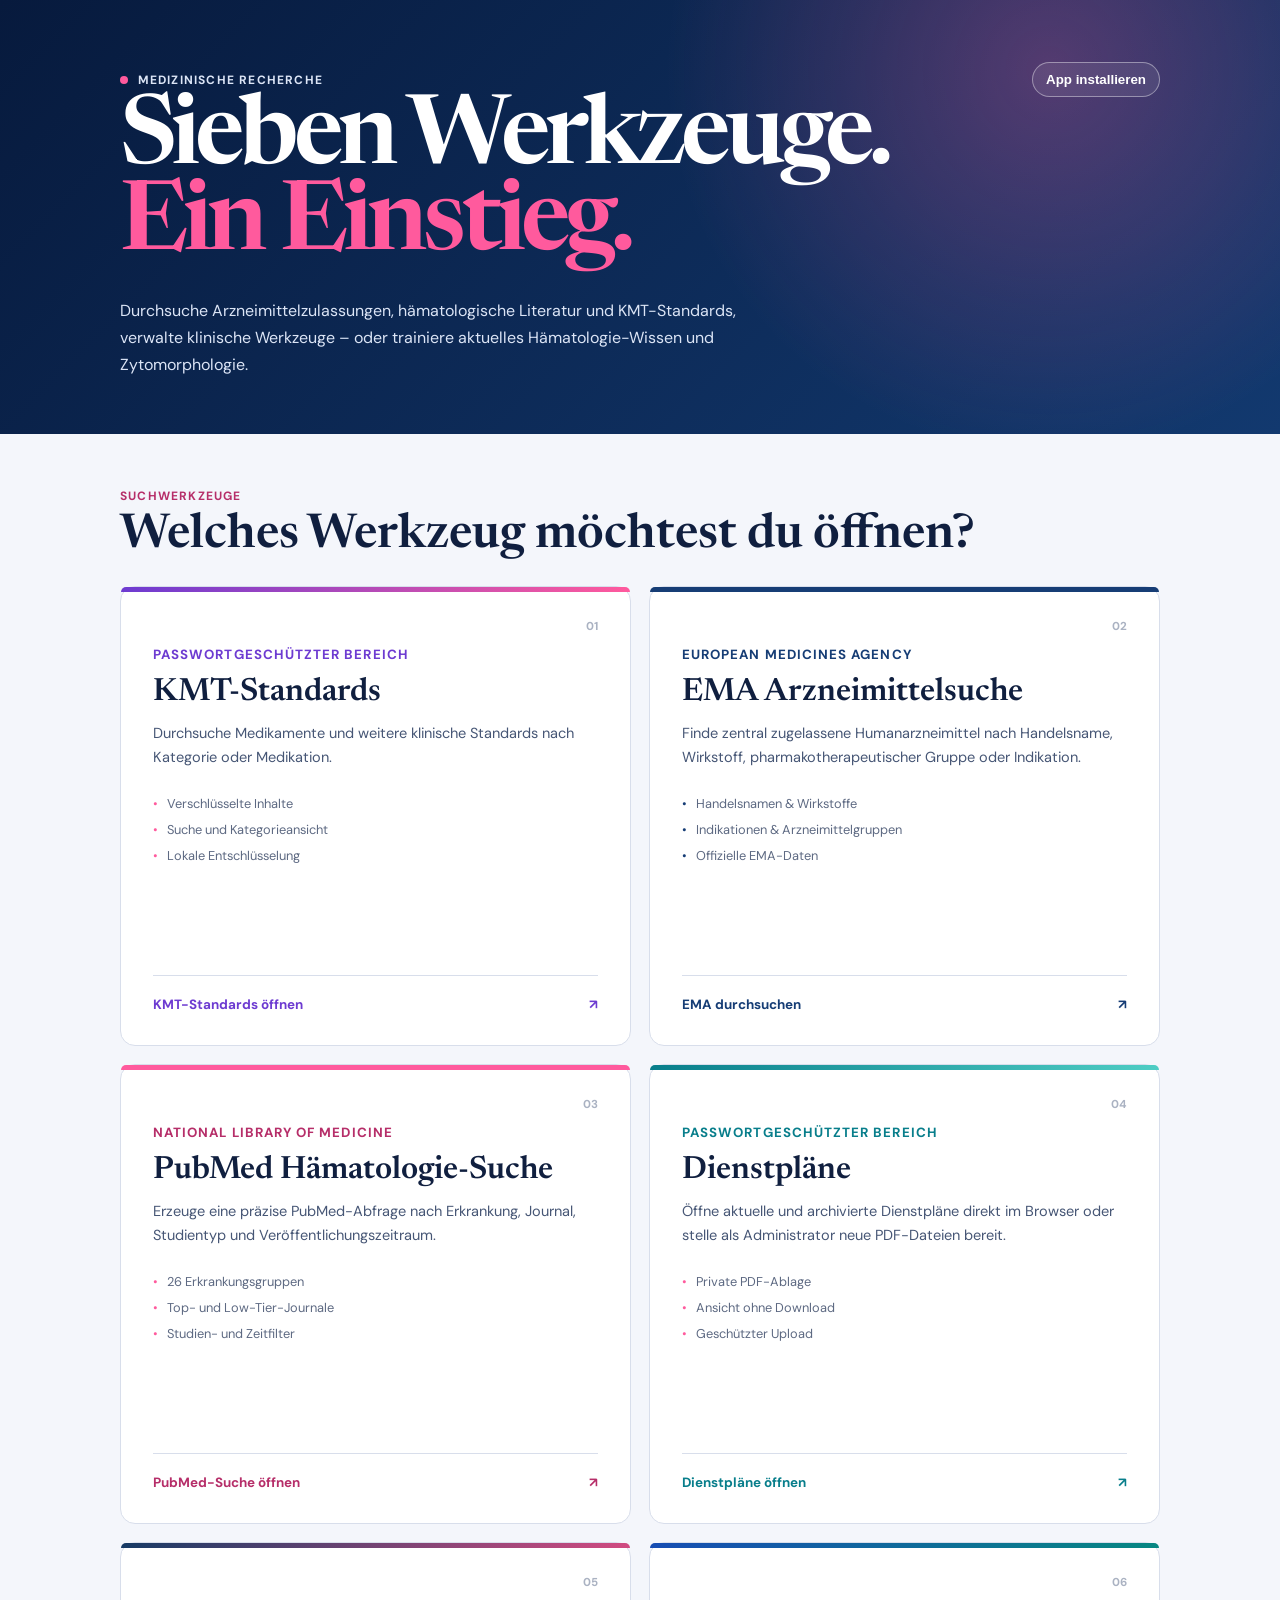
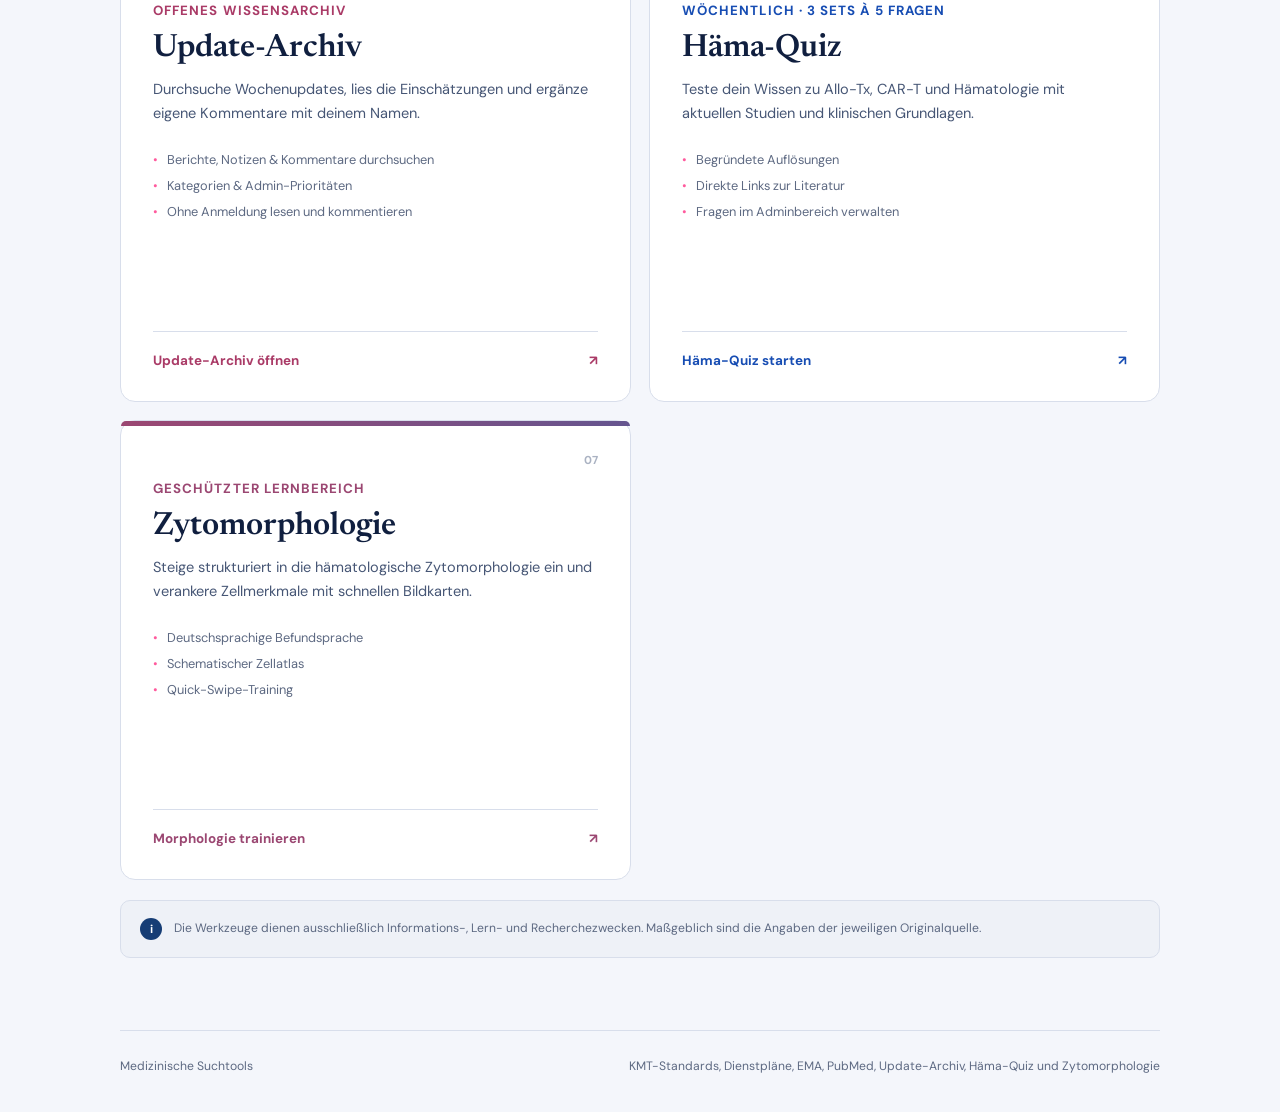
==== commit 9f1bb266: "Add protected cytomorphology trainer" ====
--- a/index.html
+++ b/index.html
@@ -1,6 +1,6 @@
-<!doctype html><html lang="de"><head><meta charset="utf-8"><meta name="viewport" content="width=device-width,initial-scale=1"><meta name="description" content="Zentraler Einstieg zu KMT-Standards, EMA, PubMed, Dienstplänen, Update-Archiv und Häma-Quiz."><meta name="theme-color" content="#071a3d"><meta name="apple-mobile-web-app-capable" content="yes"><meta name="apple-mobile-web-app-status-bar-style" content="black-translucent"><meta name="apple-mobile-web-app-title" content="Suchtools"><title>Medizinische Suchtools</title><link rel="manifest" href="manifest.webmanifest"><link rel="apple-touch-icon" href="icons/apple-touch-icon.png"><link rel="preconnect" href="https://fonts.googleapis.com"><link rel="preconnect" href="https://fonts.gstatic.com" crossorigin><link href="https://fonts.googleapis.com/css2?family=DM+Sans:wght@400;500;600;700&family=Newsreader:opsz,wght@6..72,600&display=swap" rel="stylesheet"><link rel="stylesheet" href="styles.css"><script src="app.js" defer></script></head><body>
-<header class="hero"><div class="wrap"><div class="topline"><p class="eyebrow">Medizinische Recherche</p><button id="install-app" class="install" type="button">App installieren</button></div><h1>Sechs Werkzeuge.<br><span>Ein Einstieg.</span></h1><p class="intro">Durchsuche europäische Arzneimittelzulassungen, hämatologische PubMed-Literatur, KMT-Standards, geschützte Dienstpläne oder das offene Update-Archiv – und teste dein Wissen im Häma-Quiz.</p></div></header>
-<style>.grid{grid-template-columns:repeat(2,minmax(0,1fr))}.card.kmt:before{background:linear-gradient(90deg,#6d3bd1,#ff5a9d)}.card.kmt small,.card.kmt strong{color:#6d3bd1}.card.roster:before{background:linear-gradient(90deg,#087e8b,#4ecdc4)}.card.roster small,.card.roster strong{color:#087e8b}.card.quiz:before{background:linear-gradient(90deg,#174db3,#078782)}.card.quiz small,.card.quiz strong{color:#174db3}@media(max-width:760px){.grid{grid-template-columns:1fr}}</style>
+<!doctype html><html lang="de"><head><meta charset="utf-8"><meta name="viewport" content="width=device-width,initial-scale=1"><meta name="description" content="Zentraler Einstieg zu KMT-Standards, EMA, PubMed, Dienstplänen, Update-Archiv, Häma-Quiz und Zytomorphologie."><meta name="theme-color" content="#071a3d"><meta name="apple-mobile-web-app-capable" content="yes"><meta name="apple-mobile-web-app-status-bar-style" content="black-translucent"><meta name="apple-mobile-web-app-title" content="Suchtools"><title>Medizinische Suchtools</title><link rel="manifest" href="manifest.webmanifest"><link rel="apple-touch-icon" href="icons/apple-touch-icon.png"><link rel="preconnect" href="https://fonts.googleapis.com"><link rel="preconnect" href="https://fonts.gstatic.com" crossorigin><link href="https://fonts.googleapis.com/css2?family=DM+Sans:wght@400;500;600;700&family=Newsreader:opsz,wght@6..72,600&display=swap" rel="stylesheet"><link rel="stylesheet" href="styles.css"><script src="app.js" defer></script></head><body>
+<header class="hero"><div class="wrap"><div class="topline"><p class="eyebrow">Medizinische Recherche</p><button id="install-app" class="install" type="button">App installieren</button></div><h1>Sieben Werkzeuge.<br><span>Ein Einstieg.</span></h1><p class="intro">Durchsuche Arzneimittelzulassungen, hämatologische Literatur und KMT-Standards, verwalte klinische Werkzeuge – oder trainiere aktuelles Hämatologie-Wissen und Zytomorphologie.</p></div></header>
+<style>.grid{grid-template-columns:repeat(2,minmax(0,1fr))}.card.kmt:before{background:linear-gradient(90deg,#6d3bd1,#ff5a9d)}.card.kmt small,.card.kmt strong{color:#6d3bd1}.card.roster:before{background:linear-gradient(90deg,#087e8b,#4ecdc4)}.card.roster small,.card.roster strong{color:#087e8b}.card.quiz:before{background:linear-gradient(90deg,#174db3,#078782)}.card.quiz small,.card.quiz strong{color:#174db3}.card.morph:before{background:linear-gradient(90deg,#9b4772,#65558f)}.card.morph small,.card.morph strong{color:#9b4772}@media(max-width:760px){.grid{grid-template-columns:1fr}}</style>
 <main class="wrap content"><section><p class="kicker">Suchwerkzeuge</p><h2>Welches Werkzeug möchtest du öffnen?</h2><div class="grid">
 <a class="card kmt" href="https://jochim-uke.github.io/kmt-standards/"><span class="number">01</span><small>Passwortgeschützter Bereich</small><h3>KMT-Standards</h3><p>Durchsuche Medikamente und weitere klinische Standards nach Kategorie oder Medikation.</p><ul><li>Verschlüsselte Inhalte</li><li>Suche und Kategorieansicht</li><li>Lokale Entschlüsselung</li></ul><strong>KMT-Standards öffnen <span>↗</span></strong></a>
 <a class="card ema" href="ema/"><span class="number">02</span><small>European Medicines Agency</small><h3>EMA Arzneimittelsuche</h3><p>Finde zentral zugelassene Humanarzneimittel nach Handelsname, Wirkstoff, pharmakotherapeutischer Gruppe oder Indikation.</p><ul><li>Handelsnamen &amp; Wirkstoffe</li><li>Indikationen &amp; Arzneimittelgruppen</li><li>Offizielle EMA-Daten</li></ul><strong>EMA durchsuchen <span>↗</span></strong></a>
@@ -8,5 +8,6 @@
 <a class="card roster" href="dienstplan/"><span class="number">04</span><small>Passwortgeschützter Bereich</small><h3>Dienstpläne</h3><p>Öffne aktuelle und archivierte Dienstpläne direkt im Browser oder stelle als Administrator neue PDF-Dateien bereit.</p><ul><li>Private PDF-Ablage</li><li>Ansicht ohne Download</li><li>Geschützter Upload</li></ul><strong>Dienstpläne öffnen <span>↗</span></strong></a>
 <a class="card archive" href="updates/"><span class="number">05</span><small>Offenes Wissensarchiv</small><h3>Update-Archiv</h3><p>Durchsuche Wochenupdates, lies die Einschätzungen und ergänze eigene Kommentare mit deinem Namen.</p><ul><li>Berichte, Notizen &amp; Kommentare durchsuchen</li><li>Kategorien &amp; Admin-Prioritäten</li><li>Ohne Anmeldung lesen und kommentieren</li></ul><strong>Update-Archiv öffnen <span>↗</span></strong></a>
 <a class="card quiz" href="haema-quiz/"><span class="number">06</span><small>Wöchentlich · 3 Sets à 5 Fragen</small><h3>Häma-Quiz</h3><p>Teste dein Wissen zu Allo-Tx, CAR-T und Hämatologie mit aktuellen Studien und klinischen Grundlagen.</p><ul><li>Begründete Auflösungen</li><li>Direkte Links zur Literatur</li><li>Fragen im Adminbereich verwalten</li></ul><strong>Häma-Quiz starten <span>↗</span></strong></a>
-</div></section><aside><b>i</b><p>Die Werkzeuge dienen ausschließlich Informations- und Recherchezwecken. Maßgeblich sind die Angaben der jeweiligen Originalquelle.</p></aside></main>
-<footer class="wrap"><p>Medizinische Suchtools</p><p>KMT-Standards, Dienstpläne, EMA, PubMed, Update-Archiv und Häma-Quiz</p></footer><dialog id="install-dialog"><button id="close-install" class="close" type="button" aria-label="Schließen">×</button><h2>Als App installieren</h2><div id="install-instructions"></div></dialog></body></html>
+<a class="card morph" href="morphologie/"><span class="number">07</span><small>Geschützter Lernbereich</small><h3>Zytomorphologie</h3><p>Steige strukturiert in die hämatologische Zytomorphologie ein und verankere Zellmerkmale mit schnellen Bildkarten.</p><ul><li>Deutschsprachige Befundsprache</li><li>Schematischer Zellatlas</li><li>Quick-Swipe-Training</li></ul><strong>Morphologie trainieren <span>↗</span></strong></a>
+</div></section><aside><b>i</b><p>Die Werkzeuge dienen ausschließlich Informations-, Lern- und Recherchezwecken. Maßgeblich sind die Angaben der jeweiligen Originalquelle.</p></aside></main>
+<footer class="wrap"><p>Medizinische Suchtools</p><p>KMT-Standards, Dienstpläne, EMA, PubMed, Update-Archiv, Häma-Quiz und Zytomorphologie</p></footer><dialog id="install-dialog"><button id="close-install" class="close" type="button" aria-label="Schließen">×</button><h2>Als App installieren</h2><div id="install-instructions"></div></dialog></body></html>
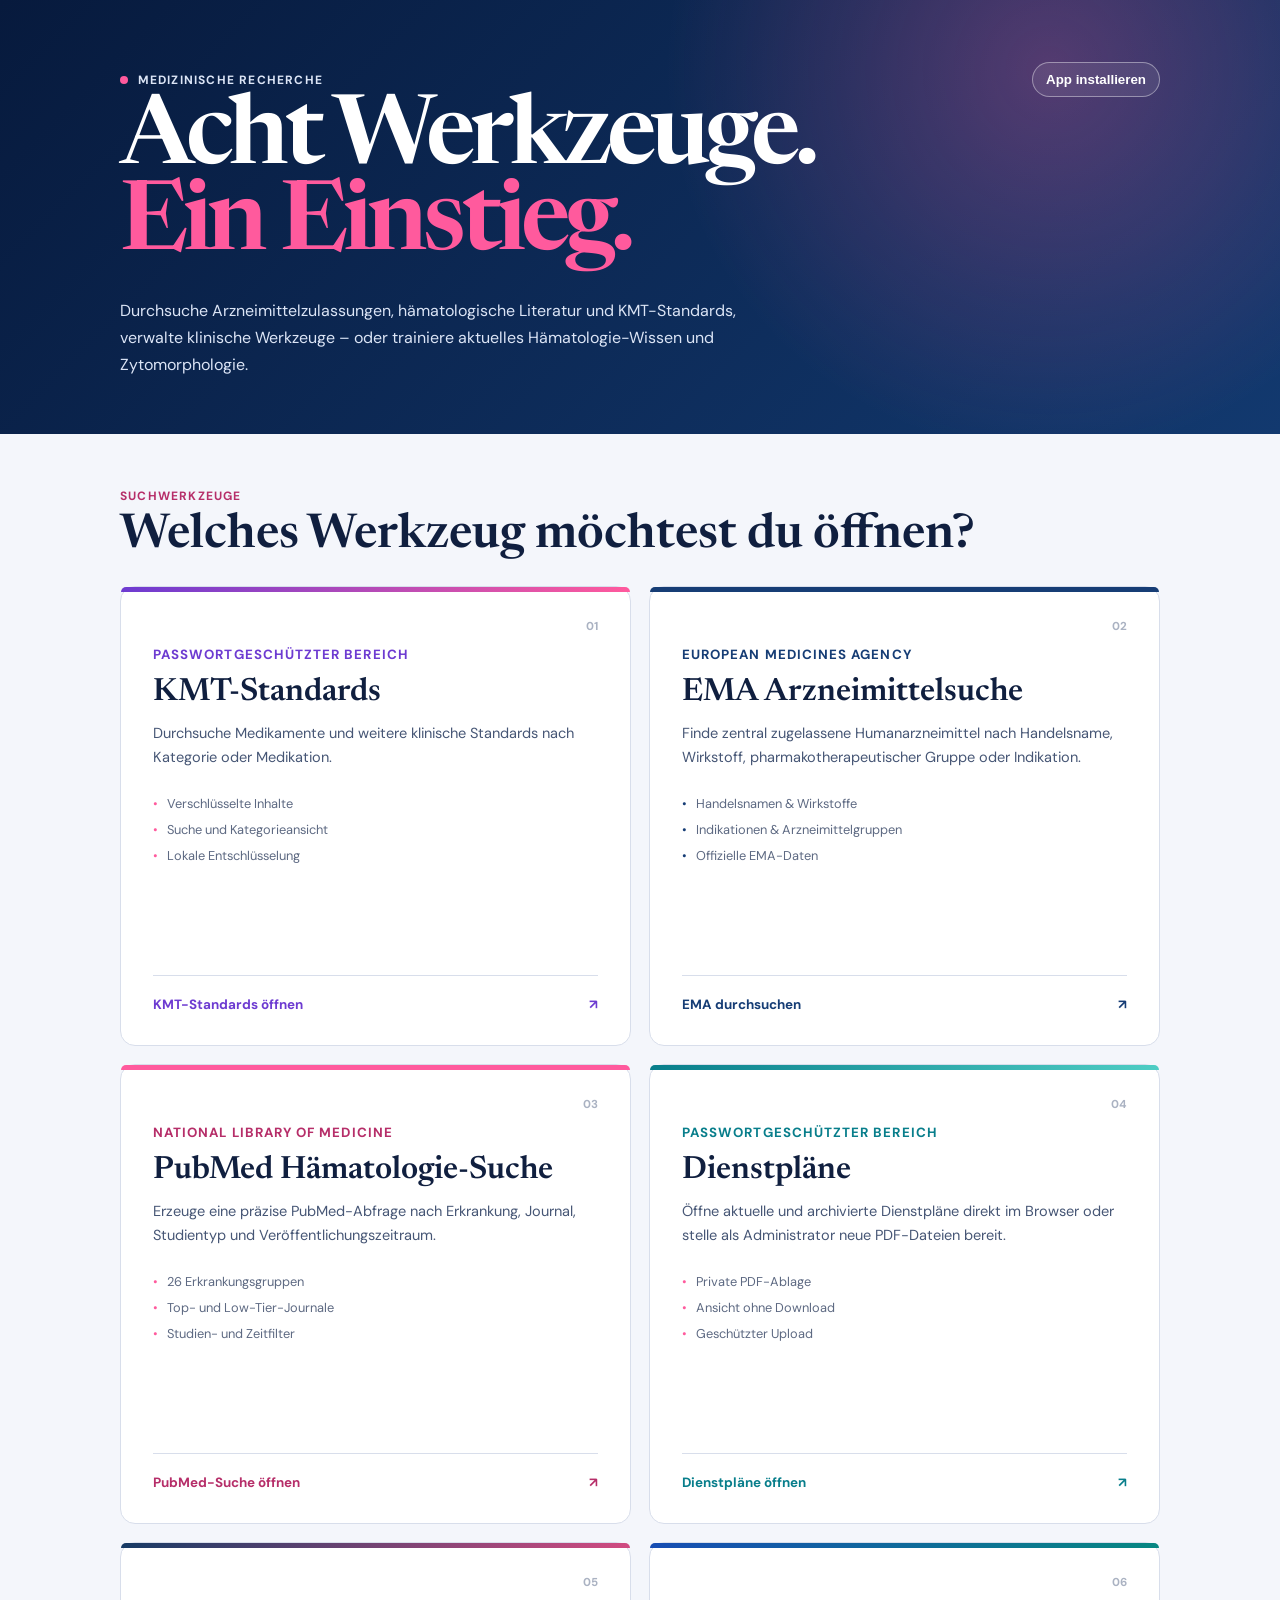
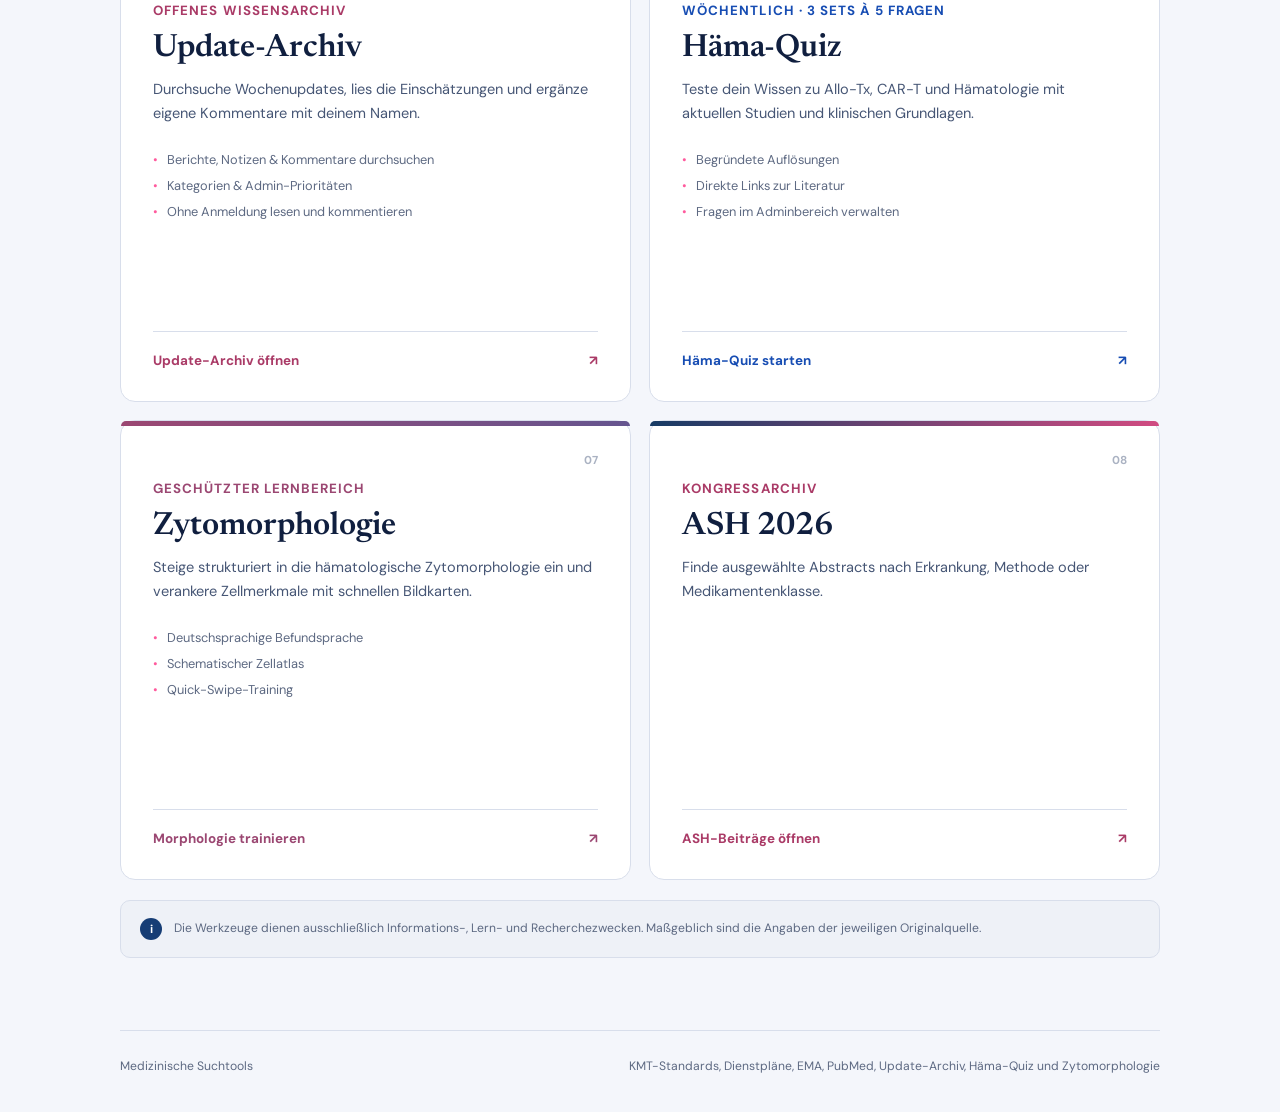
==== commit 6bfbe92f: "Link ASH 2026 abstract archive from the tools homepage" ====
--- a/index.html
+++ b/index.html
@@ -1,5 +1,5 @@
 <!doctype html><html lang="de"><head><meta charset="utf-8"><meta name="viewport" content="width=device-width,initial-scale=1"><meta name="description" content="Zentraler Einstieg zu KMT-Standards, EMA, PubMed, Dienstplänen, Update-Archiv, Häma-Quiz und Zytomorphologie."><meta name="theme-color" content="#071a3d"><meta name="apple-mobile-web-app-capable" content="yes"><meta name="apple-mobile-web-app-status-bar-style" content="black-translucent"><meta name="apple-mobile-web-app-title" content="Suchtools"><title>Medizinische Suchtools</title><link rel="manifest" href="manifest.webmanifest"><link rel="apple-touch-icon" href="icons/apple-touch-icon.png"><link rel="preconnect" href="https://fonts.googleapis.com"><link rel="preconnect" href="https://fonts.gstatic.com" crossorigin><link href="https://fonts.googleapis.com/css2?family=DM+Sans:wght@400;500;600;700&family=Newsreader:opsz,wght@6..72,600&display=swap" rel="stylesheet"><link rel="stylesheet" href="styles.css"><script src="app.js" defer></script></head><body>
-<header class="hero"><div class="wrap"><div class="topline"><p class="eyebrow">Medizinische Recherche</p><button id="install-app" class="install" type="button">App installieren</button></div><h1>Sieben Werkzeuge.<br><span>Ein Einstieg.</span></h1><p class="intro">Durchsuche Arzneimittelzulassungen, hämatologische Literatur und KMT-Standards, verwalte klinische Werkzeuge – oder trainiere aktuelles Hämatologie-Wissen und Zytomorphologie.</p></div></header>
+<header class="hero"><div class="wrap"><div class="topline"><p class="eyebrow">Medizinische Recherche</p><button id="install-app" class="install" type="button">App installieren</button></div><h1>Acht Werkzeuge.<br><span>Ein Einstieg.</span></h1><p class="intro">Durchsuche Arzneimittelzulassungen, hämatologische Literatur und KMT-Standards, verwalte klinische Werkzeuge – oder trainiere aktuelles Hämatologie-Wissen und Zytomorphologie.</p></div></header>
 <style>.grid{grid-template-columns:repeat(2,minmax(0,1fr))}.card.kmt:before{background:linear-gradient(90deg,#6d3bd1,#ff5a9d)}.card.kmt small,.card.kmt strong{color:#6d3bd1}.card.roster:before{background:linear-gradient(90deg,#087e8b,#4ecdc4)}.card.roster small,.card.roster strong{color:#087e8b}.card.quiz:before{background:linear-gradient(90deg,#174db3,#078782)}.card.quiz small,.card.quiz strong{color:#174db3}.card.morph:before{background:linear-gradient(90deg,#9b4772,#65558f)}.card.morph small,.card.morph strong{color:#9b4772}@media(max-width:760px){.grid{grid-template-columns:1fr}}</style>
 <main class="wrap content"><section><p class="kicker">Suchwerkzeuge</p><h2>Welches Werkzeug möchtest du öffnen?</h2><div class="grid">
 <a class="card kmt" href="https://jochim-uke.github.io/kmt-standards/"><span class="number">01</span><small>Passwortgeschützter Bereich</small><h3>KMT-Standards</h3><p>Durchsuche Medikamente und weitere klinische Standards nach Kategorie oder Medikation.</p><ul><li>Verschlüsselte Inhalte</li><li>Suche und Kategorieansicht</li><li>Lokale Entschlüsselung</li></ul><strong>KMT-Standards öffnen <span>↗</span></strong></a>
@@ -9,5 +9,6 @@
 <a class="card archive" href="updates/"><span class="number">05</span><small>Offenes Wissensarchiv</small><h3>Update-Archiv</h3><p>Durchsuche Wochenupdates, lies die Einschätzungen und ergänze eigene Kommentare mit deinem Namen.</p><ul><li>Berichte, Notizen &amp; Kommentare durchsuchen</li><li>Kategorien &amp; Admin-Prioritäten</li><li>Ohne Anmeldung lesen und kommentieren</li></ul><strong>Update-Archiv öffnen <span>↗</span></strong></a>
 <a class="card quiz" href="haema-quiz/"><span class="number">06</span><small>Wöchentlich · 3 Sets à 5 Fragen</small><h3>Häma-Quiz</h3><p>Teste dein Wissen zu Allo-Tx, CAR-T und Hämatologie mit aktuellen Studien und klinischen Grundlagen.</p><ul><li>Begründete Auflösungen</li><li>Direkte Links zur Literatur</li><li>Fragen im Adminbereich verwalten</li></ul><strong>Häma-Quiz starten <span>↗</span></strong></a>
 <a class="card morph" href="morphologie/"><span class="number">07</span><small>Geschützter Lernbereich</small><h3>Zytomorphologie</h3><p>Steige strukturiert in die hämatologische Zytomorphologie ein und verankere Zellmerkmale mit schnellen Bildkarten.</p><ul><li>Deutschsprachige Befundsprache</li><li>Schematischer Zellatlas</li><li>Quick-Swipe-Training</li></ul><strong>Morphologie trainieren <span>↗</span></strong></a>
+<a class="card archive" href="ash-2026/"><span class="number">08</span><small>Kongressarchiv</small><h3>ASH 2026</h3><p>Finde ausgewählte Abstracts nach Erkrankung, Methode oder Medikamentenklasse.</p><strong>ASH-Beiträge öffnen <span>↗</span></strong></a>
 </div></section><aside><b>i</b><p>Die Werkzeuge dienen ausschließlich Informations-, Lern- und Recherchezwecken. Maßgeblich sind die Angaben der jeweiligen Originalquelle.</p></aside></main>
 <footer class="wrap"><p>Medizinische Suchtools</p><p>KMT-Standards, Dienstpläne, EMA, PubMed, Update-Archiv, Häma-Quiz und Zytomorphologie</p></footer><dialog id="install-dialog"><button id="close-install" class="close" type="button" aria-label="Schließen">×</button><h2>Als App installieren</h2><div id="install-instructions"></div></dialog></body></html>
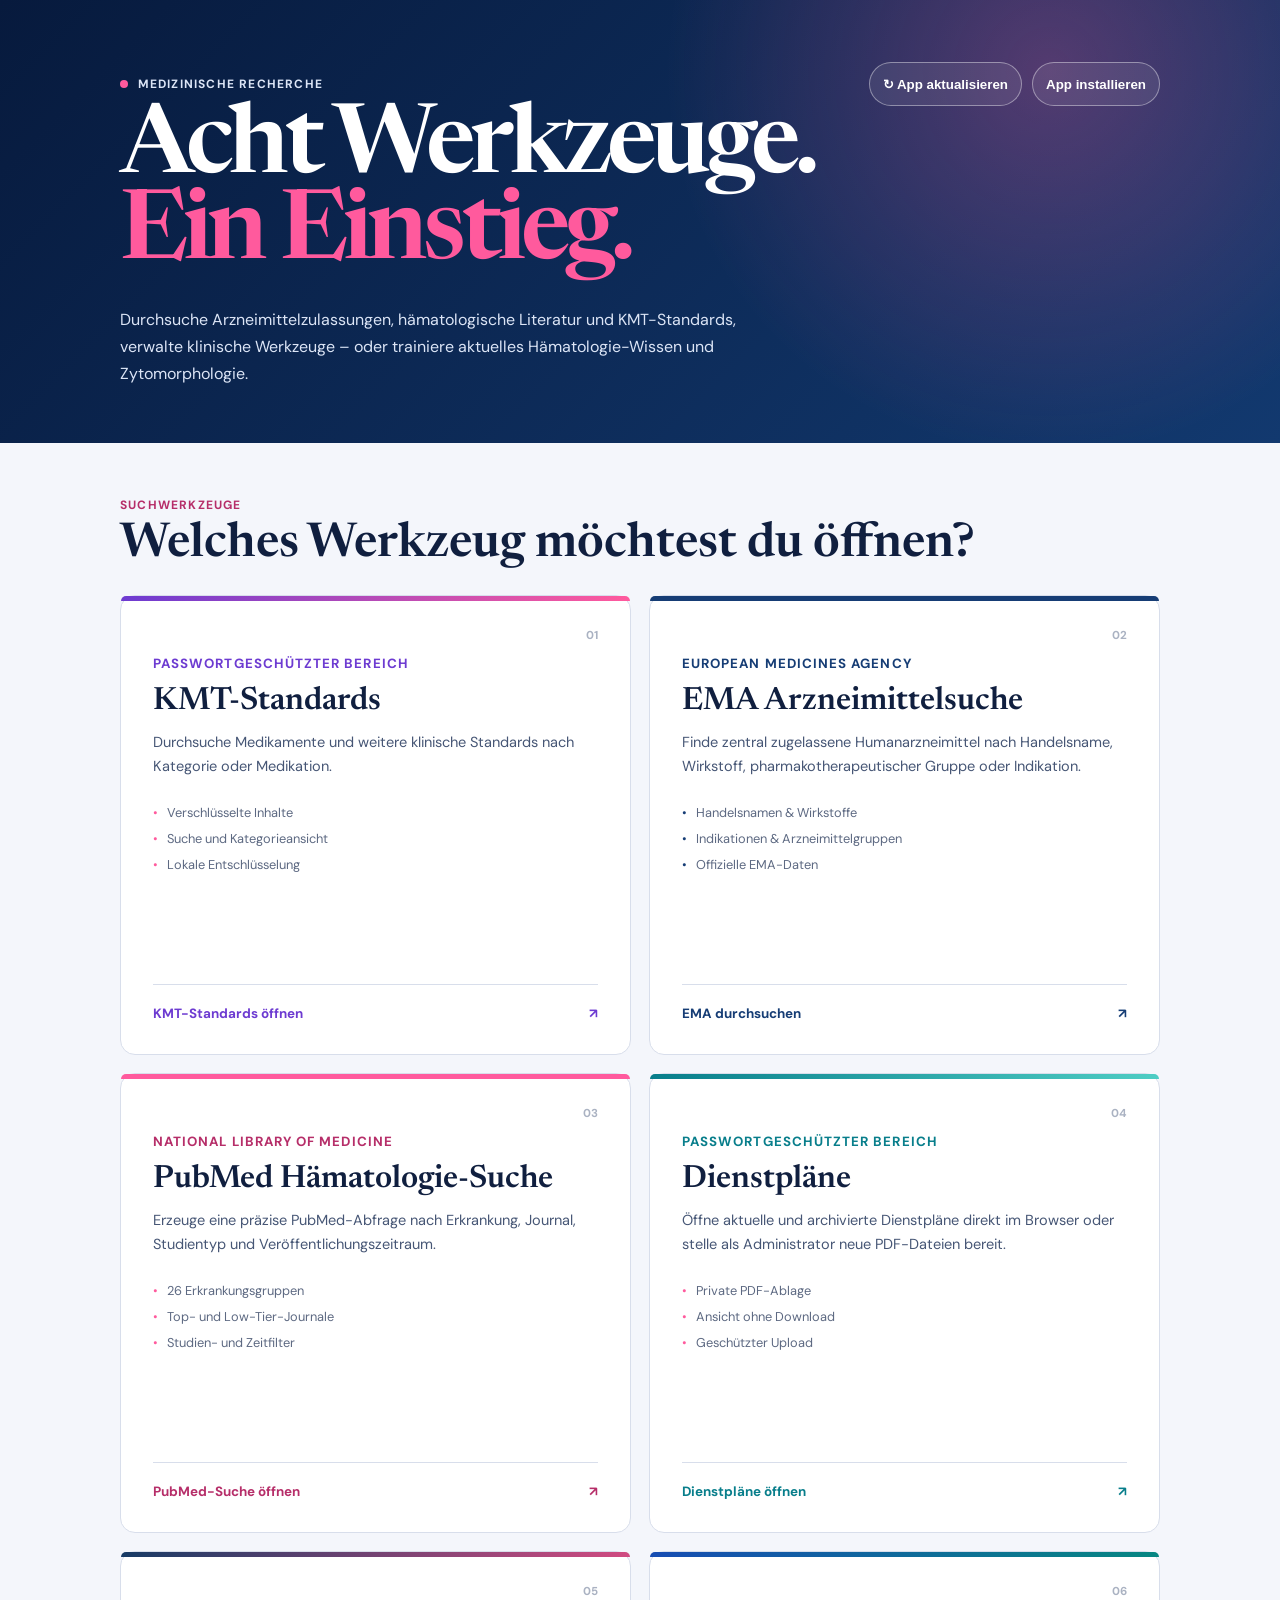
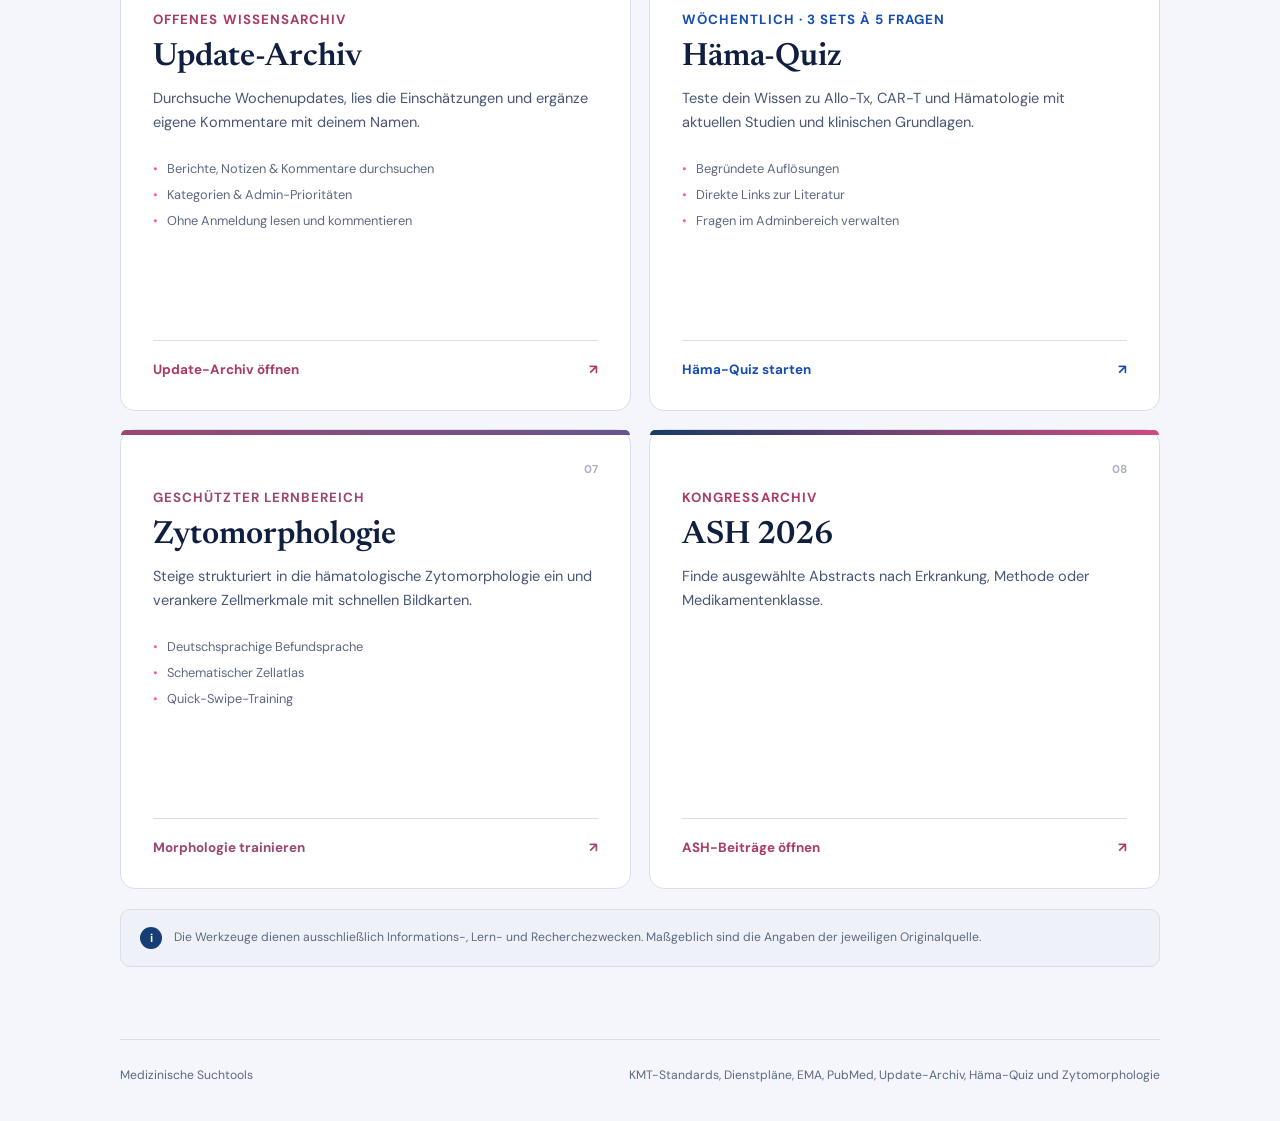
==== commit b1a87b1a: "Add app refresh button and network-first updates for installed web app" ====
--- a/index.html
+++ b/index.html
@@ -1,5 +1,5 @@
-<!doctype html><html lang="de"><head><meta charset="utf-8"><meta name="viewport" content="width=device-width,initial-scale=1"><meta name="description" content="Zentraler Einstieg zu KMT-Standards, EMA, PubMed, Dienstplänen, Update-Archiv, Häma-Quiz und Zytomorphologie."><meta name="theme-color" content="#071a3d"><meta name="apple-mobile-web-app-capable" content="yes"><meta name="apple-mobile-web-app-status-bar-style" content="black-translucent"><meta name="apple-mobile-web-app-title" content="Suchtools"><title>Medizinische Suchtools</title><link rel="manifest" href="manifest.webmanifest"><link rel="apple-touch-icon" href="icons/apple-touch-icon.png"><link rel="preconnect" href="https://fonts.googleapis.com"><link rel="preconnect" href="https://fonts.gstatic.com" crossorigin><link href="https://fonts.googleapis.com/css2?family=DM+Sans:wght@400;500;600;700&family=Newsreader:opsz,wght@6..72,600&display=swap" rel="stylesheet"><link rel="stylesheet" href="styles.css"><script src="app.js" defer></script></head><body>
-<header class="hero"><div class="wrap"><div class="topline"><p class="eyebrow">Medizinische Recherche</p><button id="install-app" class="install" type="button">App installieren</button></div><h1>Acht Werkzeuge.<br><span>Ein Einstieg.</span></h1><p class="intro">Durchsuche Arzneimittelzulassungen, hämatologische Literatur und KMT-Standards, verwalte klinische Werkzeuge – oder trainiere aktuelles Hämatologie-Wissen und Zytomorphologie.</p></div></header>
+<!doctype html><html lang="de"><head><meta charset="utf-8"><meta name="viewport" content="width=device-width,initial-scale=1"><meta name="description" content="Zentraler Einstieg zu KMT-Standards, EMA, PubMed, Dienstplänen, Update-Archiv, Häma-Quiz und Zytomorphologie."><meta name="theme-color" content="#071a3d"><meta name="apple-mobile-web-app-capable" content="yes"><meta name="apple-mobile-web-app-status-bar-style" content="black-translucent"><meta name="apple-mobile-web-app-title" content="Suchtools"><title>Medizinische Suchtools</title><link rel="manifest" href="manifest.webmanifest"><link rel="apple-touch-icon" href="icons/apple-touch-icon.png"><link rel="preconnect" href="https://fonts.googleapis.com"><link rel="preconnect" href="https://fonts.gstatic.com" crossorigin><link href="https://fonts.googleapis.com/css2?family=DM+Sans:wght@400;500;600;700&family=Newsreader:opsz,wght@6..72,600&display=swap" rel="stylesheet"><link rel="stylesheet" href="styles.css"><script src="app.js?v=20261106" defer></script></head><body>
+<header class="hero"><div class="wrap"><div class="topline"><p class="eyebrow">Medizinische Recherche</p><div class="app-actions"><button id="refresh-app" class="install" type="button" title="App-Dateien neu laden; Anmeldungen und Einstellungen bleiben erhalten">↻ App aktualisieren</button><button id="install-app" class="install" type="button">App installieren</button></div></div><p id="refresh-status" role="status" aria-live="polite"></p><h1>Acht Werkzeuge.<br><span>Ein Einstieg.</span></h1><p class="intro">Durchsuche Arzneimittelzulassungen, hämatologische Literatur und KMT-Standards, verwalte klinische Werkzeuge – oder trainiere aktuelles Hämatologie-Wissen und Zytomorphologie.</p></div></header>
 <style>.grid{grid-template-columns:repeat(2,minmax(0,1fr))}.card.kmt:before{background:linear-gradient(90deg,#6d3bd1,#ff5a9d)}.card.kmt small,.card.kmt strong{color:#6d3bd1}.card.roster:before{background:linear-gradient(90deg,#087e8b,#4ecdc4)}.card.roster small,.card.roster strong{color:#087e8b}.card.quiz:before{background:linear-gradient(90deg,#174db3,#078782)}.card.quiz small,.card.quiz strong{color:#174db3}.card.morph:before{background:linear-gradient(90deg,#9b4772,#65558f)}.card.morph small,.card.morph strong{color:#9b4772}@media(max-width:760px){.grid{grid-template-columns:1fr}}</style>
 <main class="wrap content"><section><p class="kicker">Suchwerkzeuge</p><h2>Welches Werkzeug möchtest du öffnen?</h2><div class="grid">
 <a class="card kmt" href="https://jochim-uke.github.io/kmt-standards/"><span class="number">01</span><small>Passwortgeschützter Bereich</small><h3>KMT-Standards</h3><p>Durchsuche Medikamente und weitere klinische Standards nach Kategorie oder Medikation.</p><ul><li>Verschlüsselte Inhalte</li><li>Suche und Kategorieansicht</li><li>Lokale Entschlüsselung</li></ul><strong>KMT-Standards öffnen <span>↗</span></strong></a>
